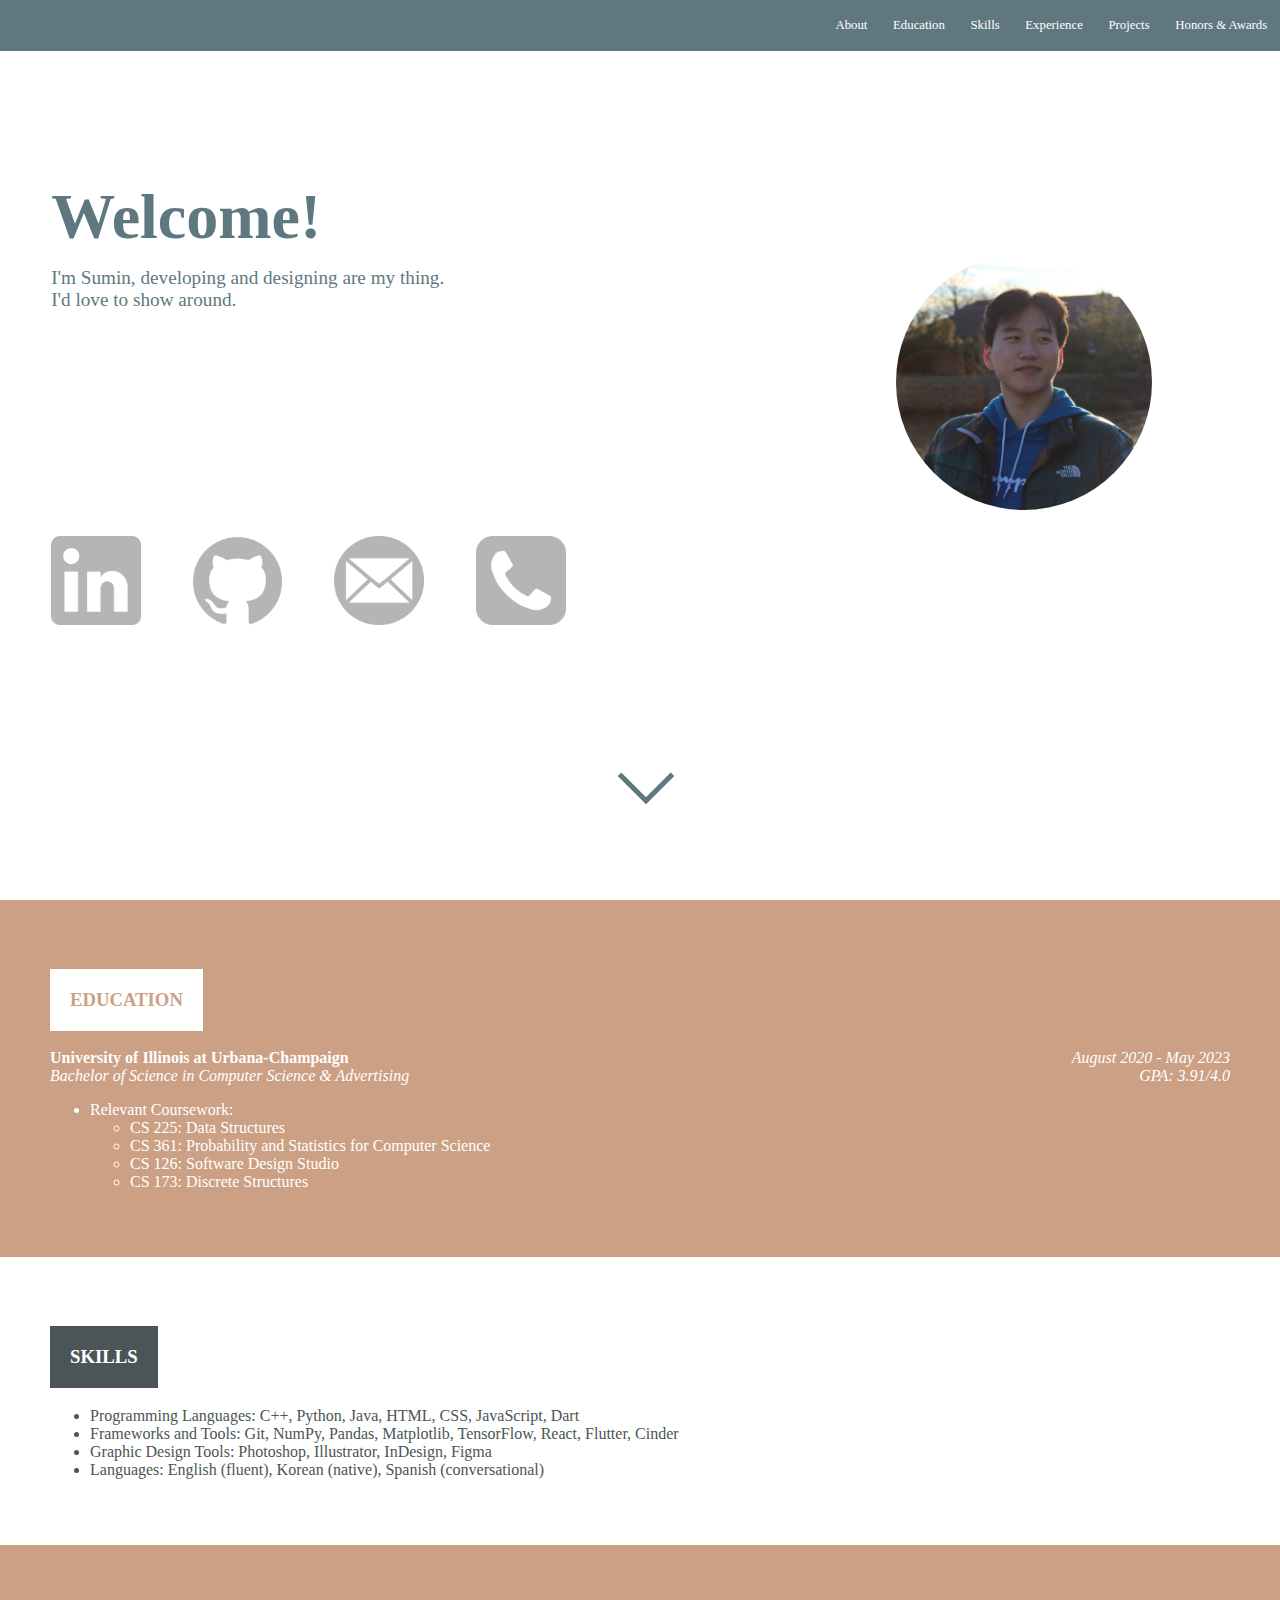
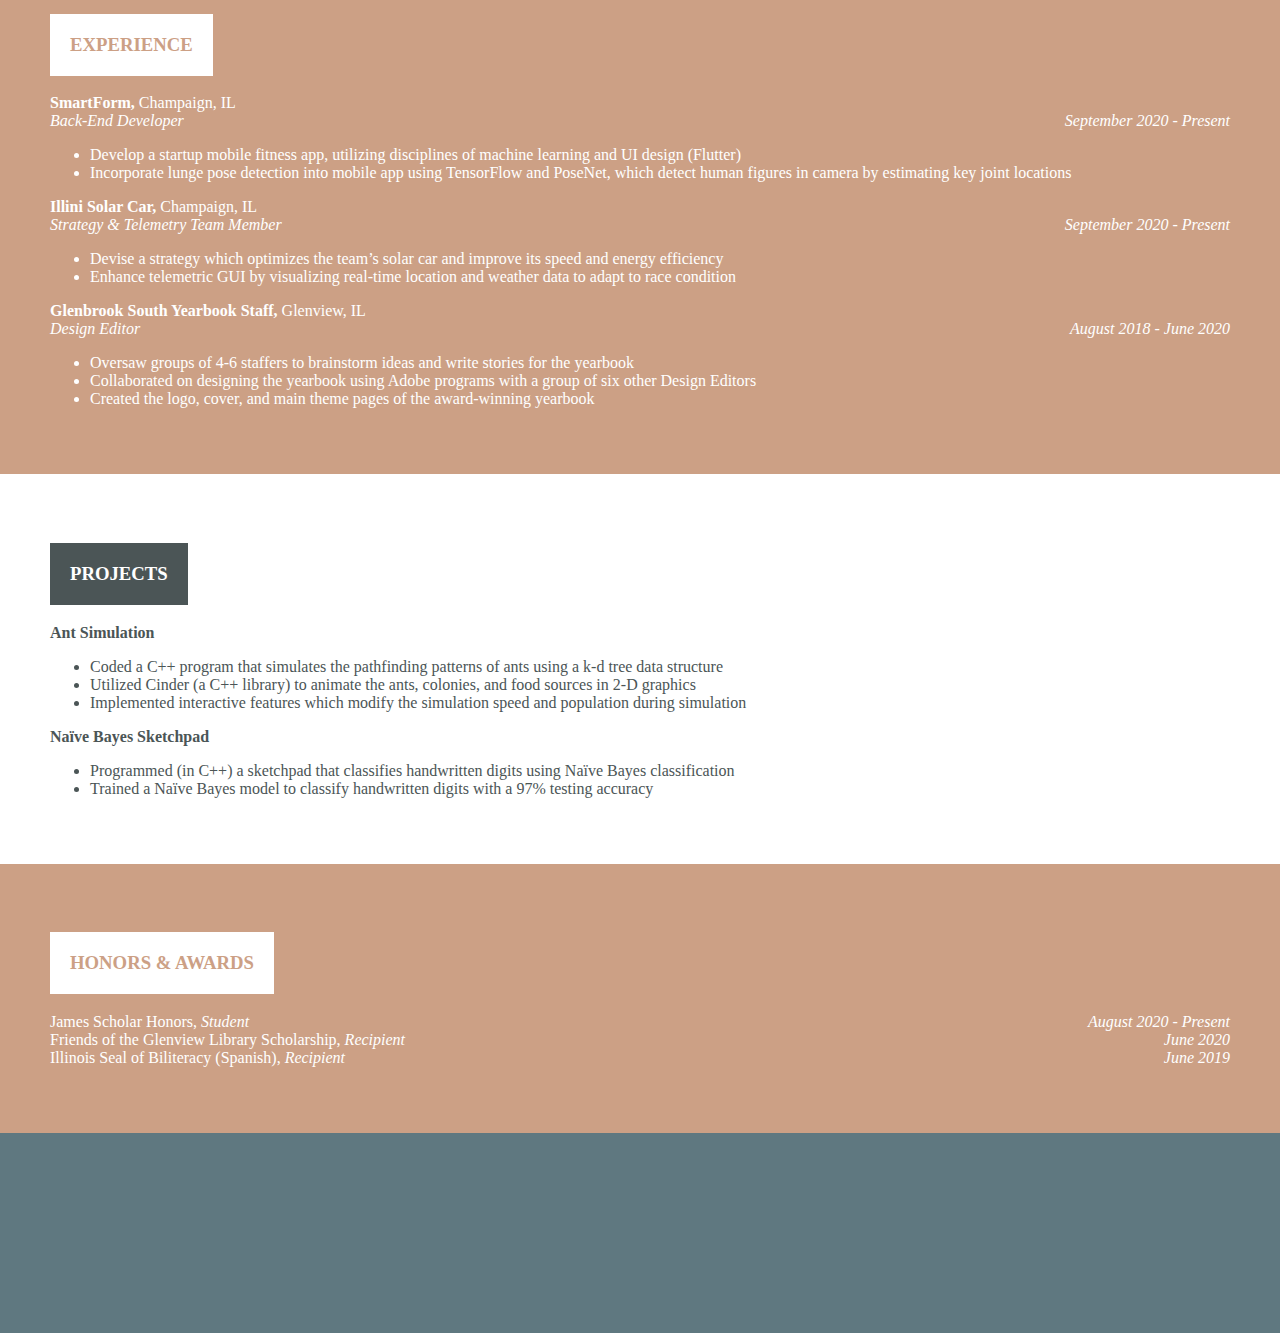
==== index.html @ b228b2eb "Implemented responsive web design, overhauled themes" ====
<html>
    <head>
        <meta name="viewport" content="width=device-width, initial-scale=1.0">
        <title>Sumin Cho's Portfolio</title>
        <link rel="stylesheet" href="style.css">
    </head>

    <body>
        <nav>
            <ul>
                <li><a href="#honors">Honors & Awards</a></li>
                <li><a href="#projects">Projects</a></li>
                <li><a href="#experience">Experience</a></li>
                <li><a href="#skills">Skills</a></li>
                <li><a href="#education">Education</a></li>
                <li><a href="#about">About</a></li>
            </ul>
        </nav>
        <div class="top" id="main">
            <h1>Welcome!</h1>
            <div style="float:left">
                <h2>
                    I'm Sumin, developing and designing are my thing.
                    <br>
                    I'd love to show around.
                </h2>
                <div style="padding-top: 25vh">
                    <a href="https://www.linkedin.com/in/sumin-cho/"><img class="icon" src="img/linkedin_logo.png" style="padding-left: 4vw; padding-right: 3em"></a>
                    <a href="https://github.com/sumincho22"><img class="icon" src="img/github_logo.png" style="padding-right: 3em"></a>
                    <img class="icon" src="img/email_logo.png" style="padding-right: 3em;">
                    <img class="icon" src="img/phone_logo.png">
                </div>
            </div>
            <img class="avatar" src="img/avatar.jpg" alt="avatar" style="max-width:20%; height:auto; float:right;">

            <div style="padding-top: 55vh; padding-left: 48.94vw">
                <i class="arrow down"></i>
            </div>
            
        </div>
        
        <div class="divStyle1 themeColorMain" id="education">
            <h3 class="mainH3">EDUCATION</h3>
            <p>
                <b>University of Illinois at Urbana-Champaign</b>
                <span style="float:right;">
                    <i>August 2020 - May 2023</i>
                </span>
                <br>
                <i>Bachelor of Science in Computer Science & Advertising</i>
                <span style="float:right;">
                    <i>GPA: 3.91/4.0</i>
                </span>
            
                <ul>
                    <li>Relevant Coursework:</li>
                    <ul>
                        <li>CS 225: Data Structures</li>
                        <li>CS 361: Probability and Statistics for Computer Science</li>
                        <li>CS 126: Software Design Studio</li>
                        <li>CS 173: Discrete Structures</li>
                    </ul>
                </ul>
            </p>
        </div>

        <div class="divStyle1 themeColorAlt" id="skills">
            <h3 class="altH3">SKILLS</h3>
            <ul>
                <li>Programming Languages: C++, Python, Java, HTML, CSS, JavaScript, Dart</li>
                <li>Frameworks and Tools: Git, NumPy, Pandas, Matplotlib, TensorFlow, React, Flutter, Cinder</li>
                <li>Graphic Design Tools: Photoshop, Illustrator, InDesign, Figma</li>
                <li>Languages: English (fluent), Korean (native), Spanish (conversational)</li>
            </ul>
        </div>

        <div class="divStyle1 themeColorMain" id="experience">
            <h3 class="mainH3">EXPERIENCE</h3>
            <p>
                <b>SmartForm,</b> Champaign, IL
                <br>
                <i>Back-End Developer</i>
                <span style="float:right;">
                    <i>September 2020 - Present</i>
                </span>
                <ul>
                    <li>Develop a startup mobile fitness app, utilizing disciplines of machine learning and UI design (Flutter)</li>
                    <li>Incorporate lunge pose detection into mobile app using TensorFlow and PoseNet, which detect human figures in camera by estimating key joint locations</li>
                </ul>

                <b>Illini Solar Car,</b> Champaign, IL
                <br>
                <i>Strategy & Telemetry Team Member</i>
                <span style="float:right;">
                    <i>September 2020 - Present</i>
                </span>
                <ul>
                    <li>Devise a strategy which optimizes the team’s solar car and improve its speed and energy efficiency</li>
                    <li>Enhance telemetric GUI by visualizing real-time location and weather data to adapt to race condition</li>
                </ul>
                
                <b>Glenbrook South Yearbook Staff,</b> Glenview, IL
                <br>
                <i>Design Editor</i>
                <span style="float:right;">
                    <i>August 2018 - June 2020</i>
                </span>
                <ul>
                    <li>Oversaw groups of 4-6 staffers to brainstorm ideas and write stories for the yearbook</li>
                    <li>Collaborated on designing the yearbook using Adobe programs with a group of six other Design Editors</li>
                    <li>Created the logo, cover, and main theme pages of the award-winning yearbook</li>
                </ul>
            </p>
        </div>

        <div class="divStyle1 themeColorAlt" id="projects">
            <h3 class="altH3">PROJECTS</h3>
            <p>
                <b>Ant Simulation</b>
                <br>
                <ul>
                    <li>Coded a C++ program that simulates the pathfinding patterns of ants using a k-d tree data structure</li>
                    <li>Utilized Cinder (a C++ library) to animate the ants, colonies, and food sources in 2-D graphics</li>
                    <li>Implemented interactive features which modify the simulation speed and population during simulation</li>
                </ul>

                <b>Naïve Bayes Sketchpad</b>
                <br>
                <ul>
                    <li>Programmed (in C++) a sketchpad that classifies handwritten digits using Naïve Bayes classification</li>
                    <li>Trained a Naïve Bayes model to classify handwritten digits with a 97% testing accuracy</li>
                </ul>
            </p>
        </div>

        <div class="divStyle1 themeColorMain" id="honors">
            <h3 class="mainH3">HONORS & AWARDS</h3>
            <p>
                James Scholar Honors, <i>Student</i>
                <span style="float:right;">
                    <i>August 2020 - Present</i>
                </span>
                <br>
                Friends of the Glenview Library Scholarship, <i>Recipient</i>
                <span style="float:right;">
                    <i>June 2020</i>
                </span>
                <br>
                Illinois Seal of Biliteracy (Spanish), <i>Recipient</i>
                <span style="float:right;">
                    <i>June 2019</i>
                </span>
                <br>
            </p>
        </div>
        
        <div class="end" id="end">
        </div>
    </body>
</html>
---- style.css ----
html {
  scroll-behavior: smooth;
}

nav ul {
  list-style-type: none;
  margin: 0;
  padding: 0;
  overflow: hidden;
  background-color: #5F7880;
  position: fixed;
  top: 0;
  width: 100vw;
}

nav li {
  float: right;
  font-size: 1vw;
}

nav li a {
  display: block;
  color: white;
  text-align: center;
  padding: 2vh 1vw;
  text-decoration: none;
}

li a:hover {
  background-color: #111;
}

.top {
  color: #5F7880;
  background-color: white;
}

body {
  font-family: Tahoma;
  margin: 0;
  width: 100%;
}

h1 {
  text-align: left;
  font-size: 5vw;
  padding-top: 20vh;
  padding-left: 4vw;
  margin: 0;
}

h2 {
  text-align: left;
  font-size: 1.5vw;
  font-weight: lighter;
  padding-top: 1vw;
  padding-left: 4vw;
  margin: 0;
}

.mainH3 {
  background-color: white;
  color: #CCA085;
  padding: 20;
  width: fit-content;
}

.altH3 {
  background-color: #4B5556;
  color: white;
  padding: 20;
  width: fit-content;
}

.end {
  background-color: #5F7880;
  color: white;
  align-content: center;
  vertical-align: middle;
  display: table-cell;
  vertical-align: middle;

  display: flex;
  justify-content: center;
  
  padding: 100px;
}

.divStyle1 {
  padding: 50px;
}

.themeColorMain {
  background-color: #CCA085;
  color:white;
}

.themeColorAlt {
  background-color: white;
  color:#4B5556;
}

.panel {
  text-align: center;
}

img.avatar {
  border-radius: 50%;
  margin-left: auto;
  margin-right: 10vw;
  display: block;
}

img.icon {
  width: 7vw;
  min-width:3em;
  height:auto;
}

#main {
  height: 100vh;
  width: 100%;
}

/* Shapes */
.arrow {
  width: 2.5em;
  height: 2.5em;
  transition: 1s;
  float: left;
  box-shadow: 5px 5px 0 #5F7880;
}

.right {
  transform: rotate(-45deg);
  -webkit-transform: rotate(-45deg);
}

.left {
  transform: rotate(135deg);
  -webkit-transform: rotate(135deg);
}

.up {
  transform: rotate(-135deg);
  -webkit-transform: rotate(-135deg);
}

.down {
  transform: rotate(45deg);
  -webkit-transform: rotate(45deg);
}
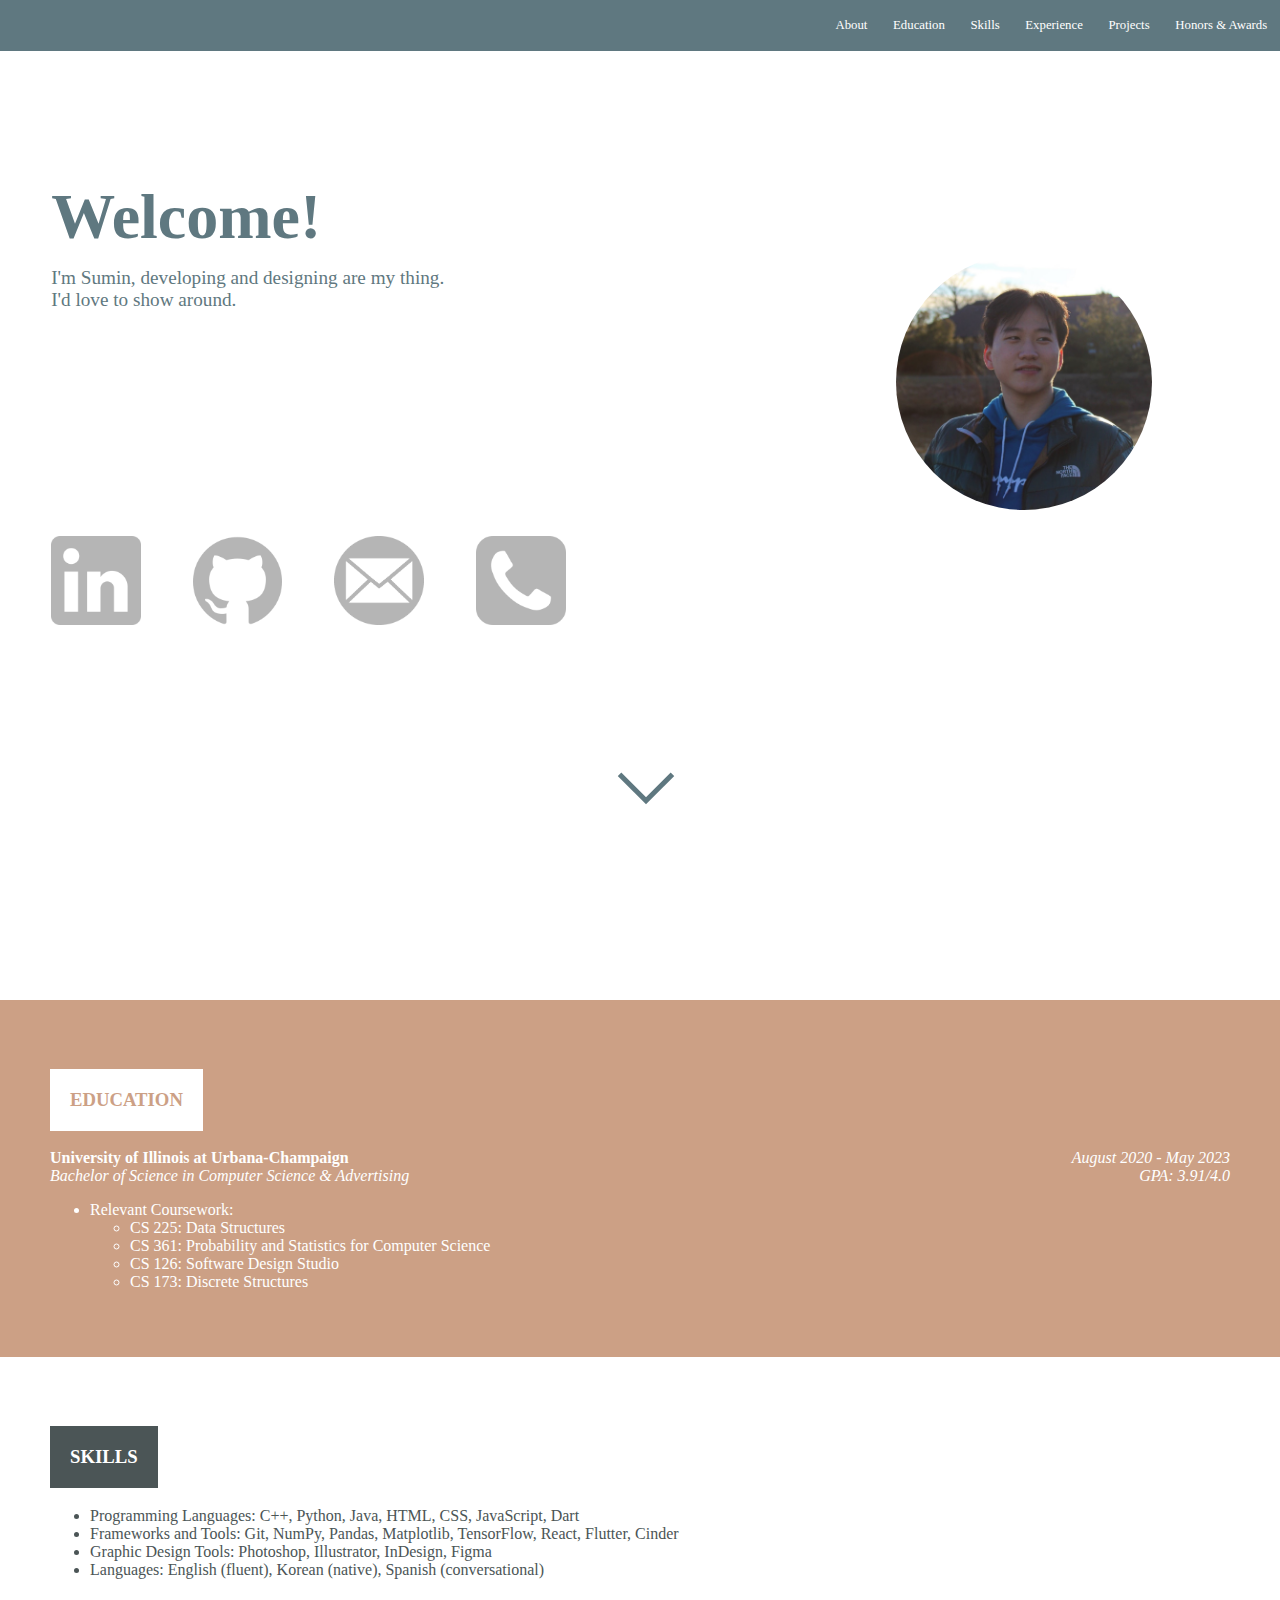
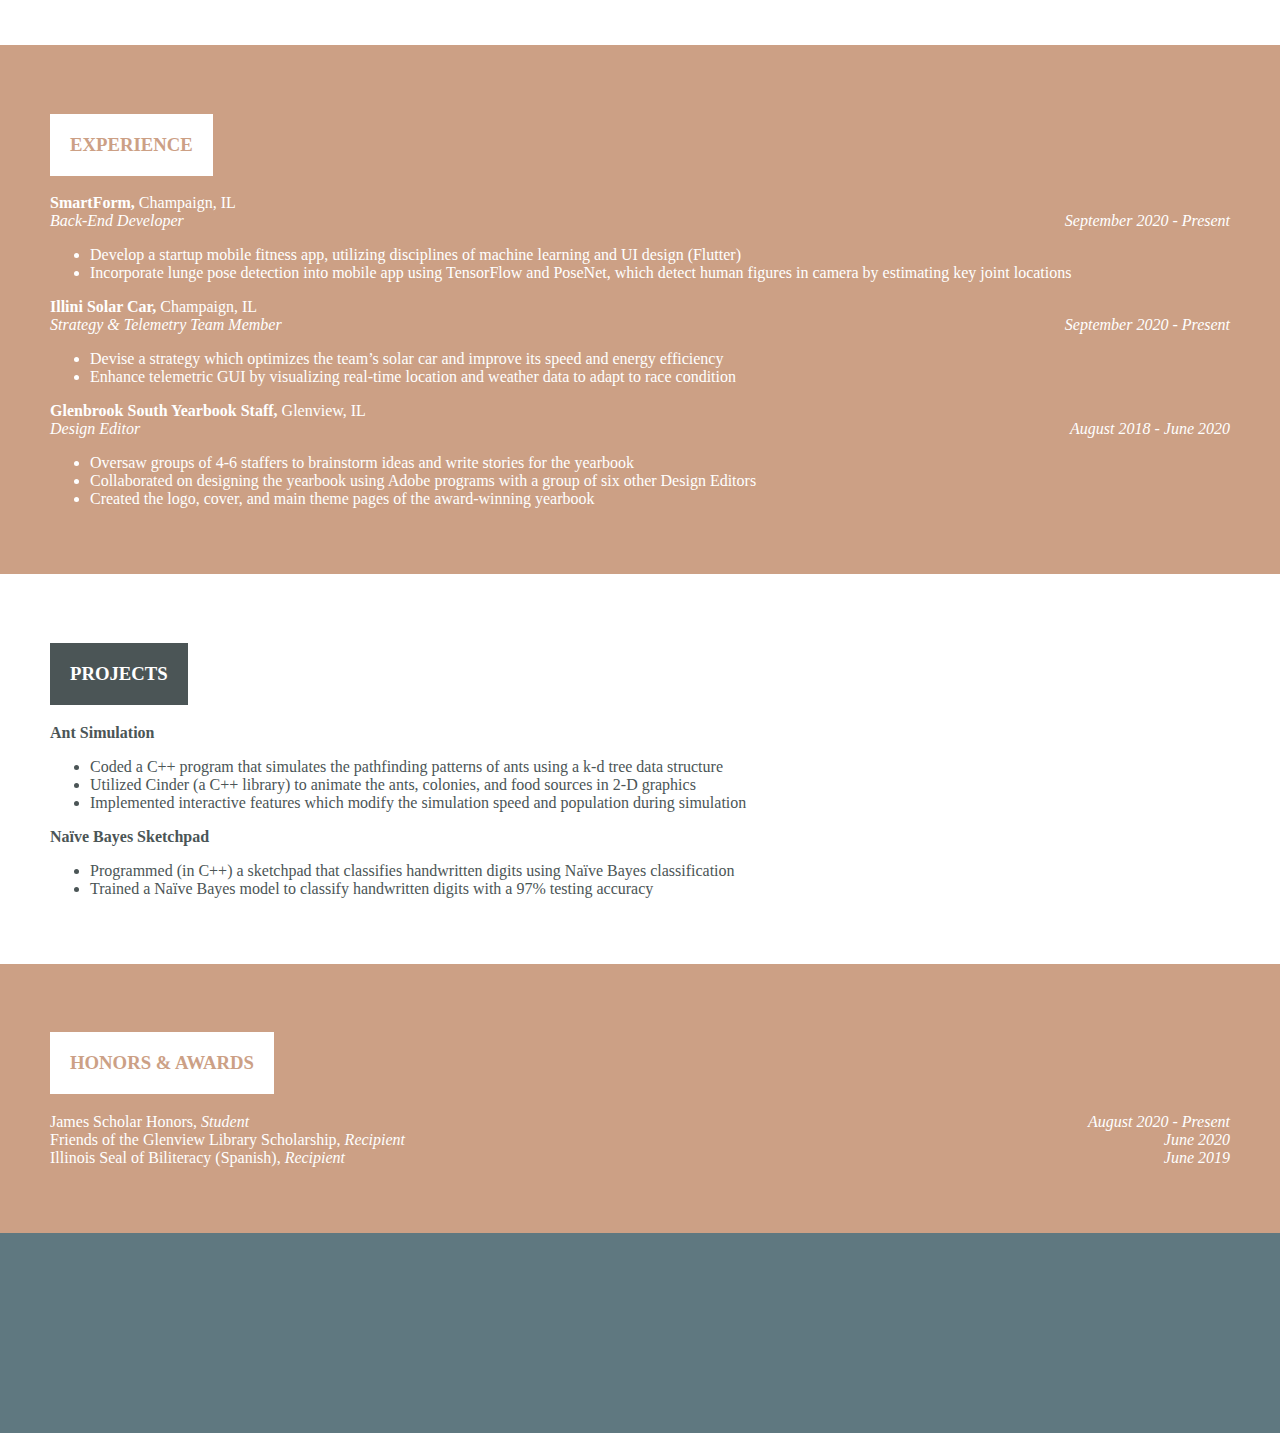
==== commit d5de0b25: "Organized code" ====
--- a/index.html
+++ b/index.html
@@ -16,143 +16,162 @@
                 <li><a href="#about">About</a></li>
             </ul>
         </nav>
-        <div class="top" id="main">
-            <h1>Welcome!</h1>
-            <div style="float:left">
-                <h2>
-                    I'm Sumin, developing and designing are my thing.
+
+        <top>
+            <div id="top" style="background-color: white">
+                <h1>Welcome!</h1>
+                <div style="float:left">
+                    <h2>
+                        I'm Sumin, developing and designing are my thing.
+                        <br>
+                        I'd love to show around.
+                    </h2>
+                    <div style="padding-top: 25vh">
+                        <a href="https://www.linkedin.com/in/sumin-cho/"><img class="icon" src="img/linkedin_logo.png" style="padding-left: 4vw; padding-right: 3em"></a>
+                        <a href="https://github.com/sumincho22"><img class="icon" src="img/github_logo.png" style="padding-right: 3em"></a>
+                        <img class="icon" src="img/email_logo.png" style="padding-right: 3em;">
+                        <img class="icon" src="img/phone_logo.png">
+                    </div>
+                </div>
+                <img class="avatar" src="img/avatar.jpg" alt="avatar" style="max-width:20%; height:auto; float:right;">
+    
+                <div style="padding-top: 55vh; padding-left: 48.94vw">
+                    <i class="arrow down"></i>
+                </div>
+                
+            </div>
+        </top>
+        
+        <alt>
+            <div class="block" id="about">
+
+            </div>
+        </alt>
+        
+        <main>
+            <div class="block" id="education">
+                <h3>EDUCATION</h3>
+                <p>
+                    <b>University of Illinois at Urbana-Champaign</b>
+                    <span style="float:right;">
+                        <i>August 2020 - May 2023</i>
+                    </span>
                     <br>
-                    I'd love to show around.
-                </h2>
-                <div style="padding-top: 25vh">
-                    <a href="https://www.linkedin.com/in/sumin-cho/"><img class="icon" src="img/linkedin_logo.png" style="padding-left: 4vw; padding-right: 3em"></a>
-                    <a href="https://github.com/sumincho22"><img class="icon" src="img/github_logo.png" style="padding-right: 3em"></a>
-                    <img class="icon" src="img/email_logo.png" style="padding-right: 3em;">
-                    <img class="icon" src="img/phone_logo.png">
-                </div>
+                    <i>Bachelor of Science in Computer Science & Advertising</i>
+                    <span style="float:right;">
+                        <i>GPA: 3.91/4.0</i>
+                    </span>
+                
+                    <ul>
+                        <li>Relevant Coursework:</li>
+                        <ul>
+                            <li>CS 225: Data Structures</li>
+                            <li>CS 361: Probability and Statistics for Computer Science</li>
+                            <li>CS 126: Software Design Studio</li>
+                            <li>CS 173: Discrete Structures</li>
+                        </ul>
+                    </ul>
+                </p>
             </div>
-            <img class="avatar" src="img/avatar.jpg" alt="avatar" style="max-width:20%; height:auto; float:right;">
+        </main>
 
-            <div style="padding-top: 55vh; padding-left: 48.94vw">
-                <i class="arrow down"></i>
+        <alt>
+            <div class="block" id="skills">
+                <h3>SKILLS</h3>
+                <ul>
+                    <li>Programming Languages: C++, Python, Java, HTML, CSS, JavaScript, Dart</li>
+                    <li>Frameworks and Tools: Git, NumPy, Pandas, Matplotlib, TensorFlow, React, Flutter, Cinder</li>
+                    <li>Graphic Design Tools: Photoshop, Illustrator, InDesign, Figma</li>
+                    <li>Languages: English (fluent), Korean (native), Spanish (conversational)</li>
+                </ul>
             </div>
-            
-        </div>
+        </alt>
+
+        <main>
+            <div class="block" id="experience">
+                <h3>EXPERIENCE</h3>
+                <p>
+                    <b>SmartForm,</b> Champaign, IL
+                    <br>
+                    <i>Back-End Developer</i>
+                    <span style="float:right;">
+                        <i>September 2020 - Present</i>
+                    </span>
+                    <ul>
+                        <li>Develop a startup mobile fitness app, utilizing disciplines of machine learning and UI design (Flutter)</li>
+                        <li>Incorporate lunge pose detection into mobile app using TensorFlow and PoseNet, which detect human figures in camera by estimating key joint locations</li>
+                    </ul>
+    
+                    <b>Illini Solar Car,</b> Champaign, IL
+                    <br>
+                    <i>Strategy & Telemetry Team Member</i>
+                    <span style="float:right;">
+                        <i>September 2020 - Present</i>
+                    </span>
+                    <ul>
+                        <li>Devise a strategy which optimizes the team’s solar car and improve its speed and energy efficiency</li>
+                        <li>Enhance telemetric GUI by visualizing real-time location and weather data to adapt to race condition</li>
+                    </ul>
+                    
+                    <b>Glenbrook South Yearbook Staff,</b> Glenview, IL
+                    <br>
+                    <i>Design Editor</i>
+                    <span style="float:right;">
+                        <i>August 2018 - June 2020</i>
+                    </span>
+                    <ul>
+                        <li>Oversaw groups of 4-6 staffers to brainstorm ideas and write stories for the yearbook</li>
+                        <li>Collaborated on designing the yearbook using Adobe programs with a group of six other Design Editors</li>
+                        <li>Created the logo, cover, and main theme pages of the award-winning yearbook</li>
+                    </ul>
+                </p>
+            </div>
+        </main>    
+
+        <alt>
+            <div class="block" id="projects">
+                <h3>PROJECTS</h3>
+                <p>
+                    <b>Ant Simulation</b>
+                    <br>
+                    <ul>
+                        <li>Coded a C++ program that simulates the pathfinding patterns of ants using a k-d tree data structure</li>
+                        <li>Utilized Cinder (a C++ library) to animate the ants, colonies, and food sources in 2-D graphics</li>
+                        <li>Implemented interactive features which modify the simulation speed and population during simulation</li>
+                    </ul>
+    
+                    <b>Naïve Bayes Sketchpad</b>
+                    <br>
+                    <ul>
+                        <li>Programmed (in C++) a sketchpad that classifies handwritten digits using Naïve Bayes classification</li>
+                        <li>Trained a Naïve Bayes model to classify handwritten digits with a 97% testing accuracy</li>
+                    </ul>
+                </p>
+            </div>
+        </alt>
         
-        <div class="divStyle1 themeColorMain" id="education">
-            <h3 class="mainH3">EDUCATION</h3>
-            <p>
-                <b>University of Illinois at Urbana-Champaign</b>
-                <span style="float:right;">
-                    <i>August 2020 - May 2023</i>
-                </span>
-                <br>
-                <i>Bachelor of Science in Computer Science & Advertising</i>
-                <span style="float:right;">
-                    <i>GPA: 3.91/4.0</i>
-                </span>
-            
-                <ul>
-                    <li>Relevant Coursework:</li>
-                    <ul>
-                        <li>CS 225: Data Structures</li>
-                        <li>CS 361: Probability and Statistics for Computer Science</li>
-                        <li>CS 126: Software Design Studio</li>
-                        <li>CS 173: Discrete Structures</li>
-                    </ul>
-                </ul>
-            </p>
-        </div>
-
-        <div class="divStyle1 themeColorAlt" id="skills">
-            <h3 class="altH3">SKILLS</h3>
-            <ul>
-                <li>Programming Languages: C++, Python, Java, HTML, CSS, JavaScript, Dart</li>
-                <li>Frameworks and Tools: Git, NumPy, Pandas, Matplotlib, TensorFlow, React, Flutter, Cinder</li>
-                <li>Graphic Design Tools: Photoshop, Illustrator, InDesign, Figma</li>
-                <li>Languages: English (fluent), Korean (native), Spanish (conversational)</li>
-            </ul>
-        </div>
-
-        <div class="divStyle1 themeColorMain" id="experience">
-            <h3 class="mainH3">EXPERIENCE</h3>
-            <p>
-                <b>SmartForm,</b> Champaign, IL
-                <br>
-                <i>Back-End Developer</i>
-                <span style="float:right;">
-                    <i>September 2020 - Present</i>
-                </span>
-                <ul>
-                    <li>Develop a startup mobile fitness app, utilizing disciplines of machine learning and UI design (Flutter)</li>
-                    <li>Incorporate lunge pose detection into mobile app using TensorFlow and PoseNet, which detect human figures in camera by estimating key joint locations</li>
-                </ul>
-
-                <b>Illini Solar Car,</b> Champaign, IL
-                <br>
-                <i>Strategy & Telemetry Team Member</i>
-                <span style="float:right;">
-                    <i>September 2020 - Present</i>
-                </span>
-                <ul>
-                    <li>Devise a strategy which optimizes the team’s solar car and improve its speed and energy efficiency</li>
-                    <li>Enhance telemetric GUI by visualizing real-time location and weather data to adapt to race condition</li>
-                </ul>
-                
-                <b>Glenbrook South Yearbook Staff,</b> Glenview, IL
-                <br>
-                <i>Design Editor</i>
-                <span style="float:right;">
-                    <i>August 2018 - June 2020</i>
-                </span>
-                <ul>
-                    <li>Oversaw groups of 4-6 staffers to brainstorm ideas and write stories for the yearbook</li>
-                    <li>Collaborated on designing the yearbook using Adobe programs with a group of six other Design Editors</li>
-                    <li>Created the logo, cover, and main theme pages of the award-winning yearbook</li>
-                </ul>
-            </p>
-        </div>
-
-        <div class="divStyle1 themeColorAlt" id="projects">
-            <h3 class="altH3">PROJECTS</h3>
-            <p>
-                <b>Ant Simulation</b>
-                <br>
-                <ul>
-                    <li>Coded a C++ program that simulates the pathfinding patterns of ants using a k-d tree data structure</li>
-                    <li>Utilized Cinder (a C++ library) to animate the ants, colonies, and food sources in 2-D graphics</li>
-                    <li>Implemented interactive features which modify the simulation speed and population during simulation</li>
-                </ul>
-
-                <b>Naïve Bayes Sketchpad</b>
-                <br>
-                <ul>
-                    <li>Programmed (in C++) a sketchpad that classifies handwritten digits using Naïve Bayes classification</li>
-                    <li>Trained a Naïve Bayes model to classify handwritten digits with a 97% testing accuracy</li>
-                </ul>
-            </p>
-        </div>
-
-        <div class="divStyle1 themeColorMain" id="honors">
-            <h3 class="mainH3">HONORS & AWARDS</h3>
-            <p>
-                James Scholar Honors, <i>Student</i>
-                <span style="float:right;">
-                    <i>August 2020 - Present</i>
-                </span>
-                <br>
-                Friends of the Glenview Library Scholarship, <i>Recipient</i>
-                <span style="float:right;">
-                    <i>June 2020</i>
-                </span>
-                <br>
-                Illinois Seal of Biliteracy (Spanish), <i>Recipient</i>
-                <span style="float:right;">
-                    <i>June 2019</i>
-                </span>
-                <br>
-            </p>
-        </div>
+        <main>
+            <div class="block" id="honors">
+                <h3>HONORS & AWARDS</h3>
+                <p>
+                    James Scholar Honors, <i>Student</i>
+                    <span style="float:right;">
+                        <i>August 2020 - Present</i>
+                    </span>
+                    <br>
+                    Friends of the Glenview Library Scholarship, <i>Recipient</i>
+                    <span style="float:right;">
+                        <i>June 2020</i>
+                    </span>
+                    <br>
+                    Illinois Seal of Biliteracy (Spanish), <i>Recipient</i>
+                    <span style="float:right;">
+                        <i>June 2019</i>
+                    </span>
+                    <br>
+                </p>
+            </div>
+        </main>  
         
         <div class="end" id="end">
         </div>
--- a/style.css
+++ b/style.css
@@ -1,7 +1,10 @@
-html {
-  scroll-behavior: smooth;
+/* Color Palette */
+:root {
+  --main-color: #CCA085;
+  --alt-color: #4B5556;
 }
 
+/* Navigation Bar */
 nav ul {
   list-style-type: none;
   margin: 0;
@@ -26,22 +29,16 @@
   text-decoration: none;
 }
 
-li a:hover {
+nav li a:hover {
   background-color: #111;
 }
 
-.top {
+/* Peak */
+top div {
   color: #5F7880;
-  background-color: white;
 }
 
-body {
-  font-family: Tahoma;
-  margin: 0;
-  width: 100%;
-}
-
-h1 {
+top h1 {
   text-align: left;
   font-size: 5vw;
   padding-top: 20vh;
@@ -49,7 +46,7 @@
   margin: 0;
 }
 
-h2 {
+top h2 {
   text-align: left;
   font-size: 1.5vw;
   font-weight: lighter;
@@ -58,18 +55,39 @@
   margin: 0;
 }
 
-.mainH3 {
+#top {
+  height: 100vh;
+  width: 100%;
+}
+
+/* Themes */
+main div {
+  background-color: #CCA085;
+  color:white;
+}
+
+main h3 {
   background-color: white;
   color: #CCA085;
   padding: 20;
   width: fit-content;
 }
 
-.altH3 {
+alt div {
+  background-color: white;
+  color:#4B5556;
+}
+
+alt h3 {
   background-color: #4B5556;
   color: white;
   padding: 20;
   width: fit-content;
+}
+
+/* Divider Styles */
+.block {
+  padding: 50px;
 }
 
 .end {
@@ -86,24 +104,7 @@
   padding: 100px;
 }
 
-.divStyle1 {
-  padding: 50px;
-}
-
-.themeColorMain {
-  background-color: #CCA085;
-  color:white;
-}
-
-.themeColorAlt {
-  background-color: white;
-  color:#4B5556;
-}
-
-.panel {
-  text-align: center;
-}
-
+/* Image */
 img.avatar {
   border-radius: 50%;
   margin-left: auto;
@@ -115,11 +116,6 @@
   width: 7vw;
   min-width:3em;
   height:auto;
-}
-
-#main {
-  height: 100vh;
-  width: 100%;
 }
 
 /* Shapes */
@@ -149,4 +145,15 @@
 .down {
   transform: rotate(45deg);
   -webkit-transform: rotate(45deg);
+}
+
+/* Overall */
+body {
+  font-family: Tahoma;
+  margin: 0;
+  width: 100%;
+}
+
+html {
+  scroll-behavior: smooth;
 }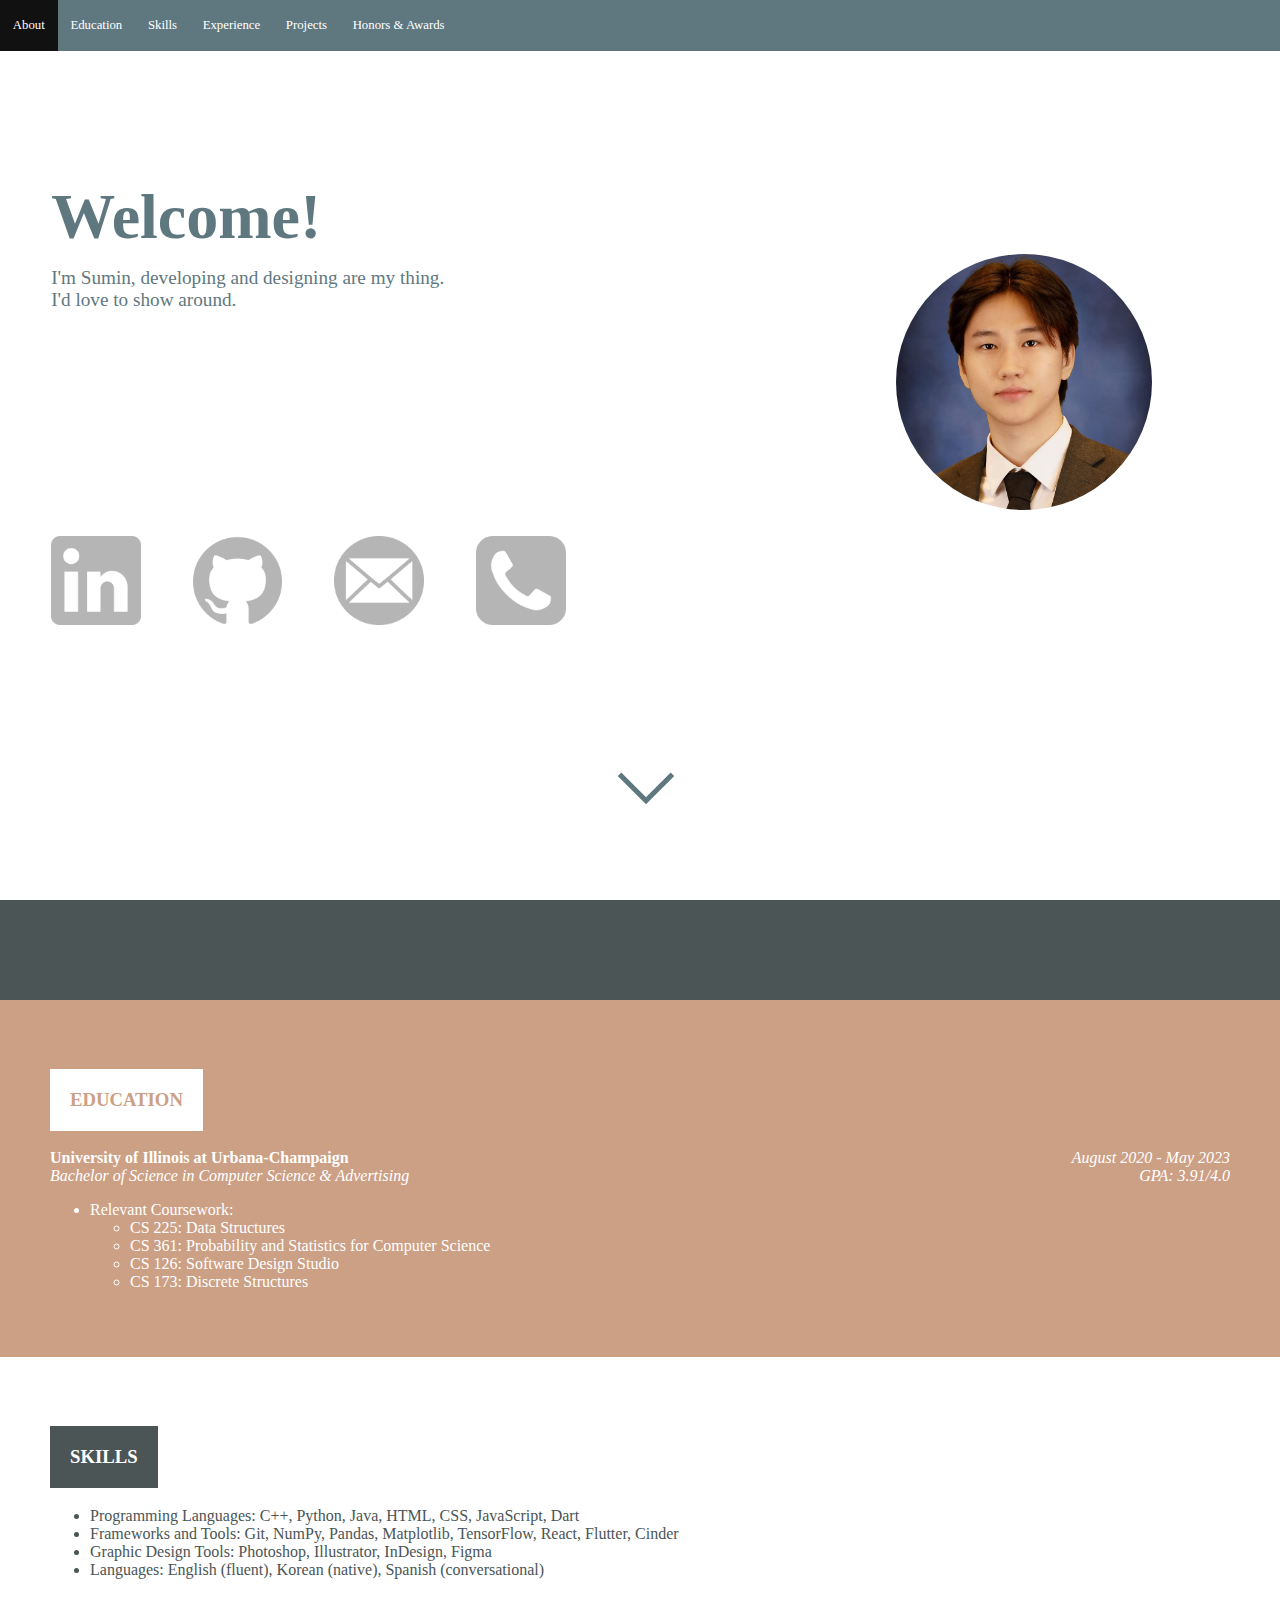
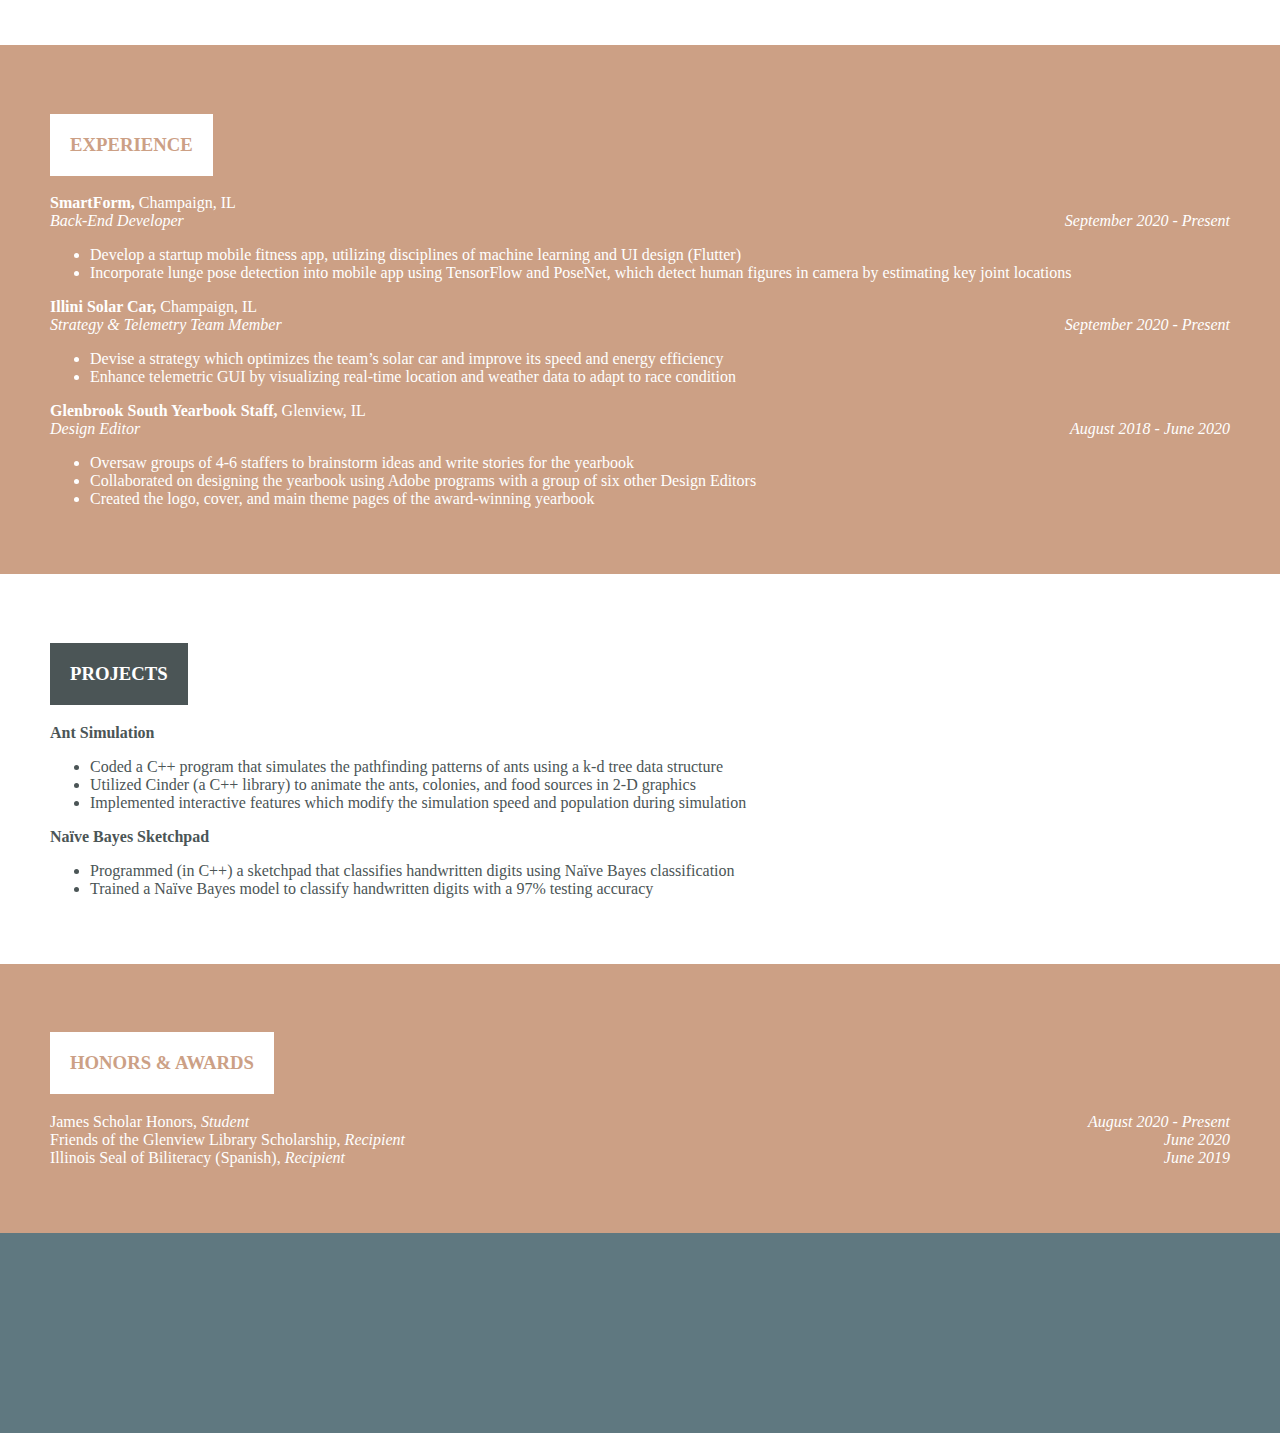
==== commit fe8dc8bf: "Made improvements" ====
--- a/index.html
+++ b/index.html
@@ -6,14 +6,30 @@
     </head>
 
     <body>
+
+        <!-- <div id="myNav" class="overlay">
+            <a href="javascript:void(0)" class="closebtn" onclick="closeNav()">&times;</a>
+            <div class="overlay-content">
+                <a href="#about">About</a>
+                <a href="#education">Education</a>
+                <a href="#skills">Skills</a>
+                <a href="#experience">Experience</a>
+                <a href="#projects">Projects</a>
+                <a href="#honors">Honors & Awards</a>
+            </div>
+        </div>
+        
+        <span style="font-size:30px;cursor:pointer" onclick="openNav()">&#9776;</span> -->
+
+
         <nav>
             <ul>
+                <li><a href="#about">About</a></li>
+                <li><a href="#education">Education</a></li>
+                <li><a href="#skills">Skills</a></li>
+                <li><a href="#experience">Experience</a></li>
+                <li><a href="#projects">Projects</a></li>
                 <li><a href="#honors">Honors & Awards</a></li>
-                <li><a href="#projects">Projects</a></li>
-                <li><a href="#experience">Experience</a></li>
-                <li><a href="#skills">Skills</a></li>
-                <li><a href="#education">Education</a></li>
-                <li><a href="#about">About</a></li>
             </ul>
         </nav>
 
@@ -42,11 +58,11 @@
             </div>
         </top>
         
-        <alt>
+        <abt>
             <div class="block" id="about">
 
             </div>
-        </alt>
+        </abt>
         
         <main>
             <div class="block" id="education">
@@ -175,5 +191,16 @@
         
         <div class="end" id="end">
         </div>
+
+    <script>
+        function openNav() {
+            document.getElementById("myNav").style.display = "block";
+        }
+
+        function closeNav() {
+            document.getElementById("myNav").style.display = "none";
+        }
+    </script>
+
     </body>
 </html>--- a/style.css
+++ b/style.css
@@ -17,7 +17,7 @@
 }
 
 nav li {
-  float: right;
+  float: left;
   font-size: 1vw;
 }
 
@@ -83,6 +83,10 @@
   color: white;
   padding: 20;
   width: fit-content;
+}
+
+abt div {
+  background-color: #4B5556;
 }
 
 /* Divider Styles */
@@ -156,4 +160,53 @@
 
 html {
   scroll-behavior: smooth;
+}
+
+.overlay {
+  height: 100%;
+  width: 100%;
+  display: none;
+  position: fixed;
+  z-index: 1;
+  top: 0;
+  left: 0;
+  background-color: rgb(0,0,0);
+  background-color: rgba(0,0,0, 0.9);
+}
+
+.overlay-content {
+  position: relative;
+  top: 25%;
+  width: 100%;
+  text-align: center;
+  margin-top: 30px;
+}
+
+.overlay a {
+  padding: 8px;
+  text-decoration: none;
+  font-size: 36px;
+  color: #818181;
+  display: block;
+  transition: 0.3s;
+}
+
+.overlay a:hover, .overlay a:focus {
+  color: #f1f1f1;
+}
+
+.overlay .closebtn {
+  position: absolute;
+  top: 20px;
+  right: 45px;
+  font-size: 60px;
+}
+
+@media screen and (max-height: 450px) {
+  .overlay a {font-size: 20px}
+  .overlay .closebtn {
+  font-size: 40px;
+  top: 15px;
+  right: 35px;
+  }
 }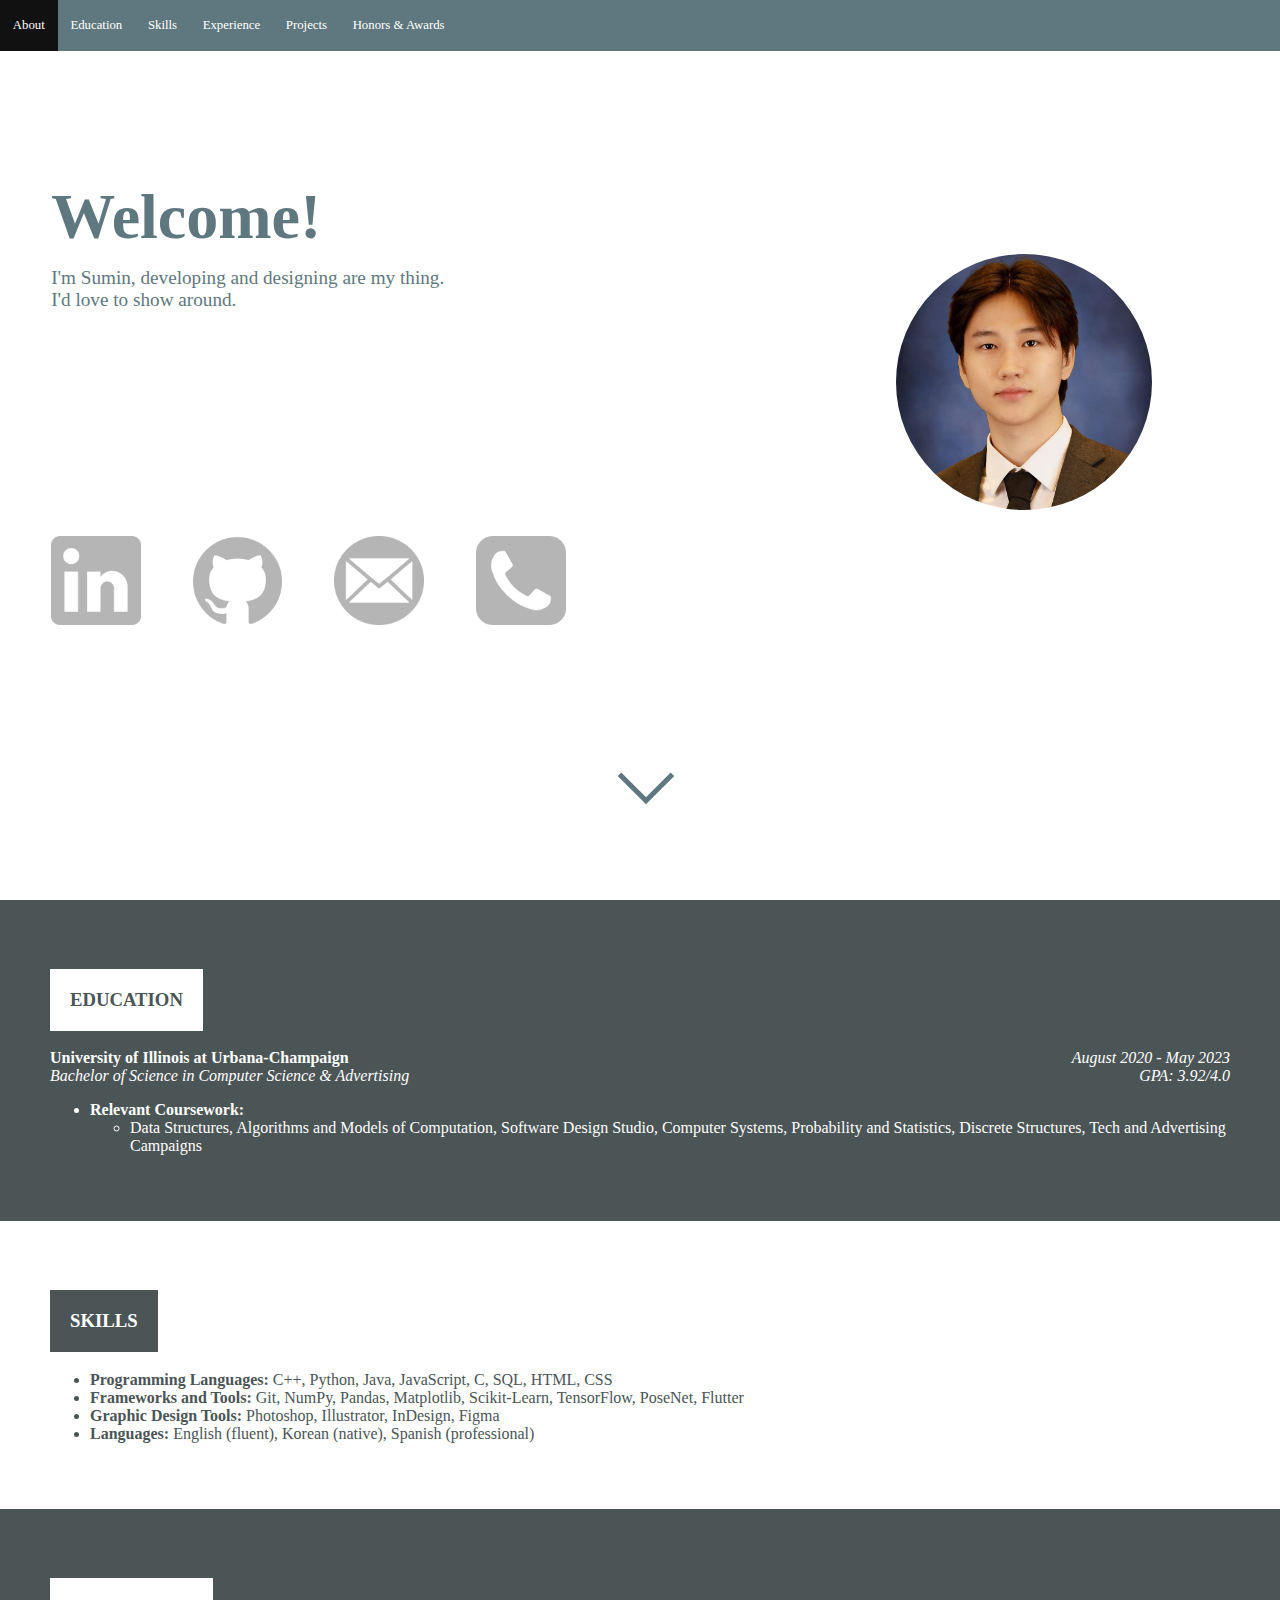
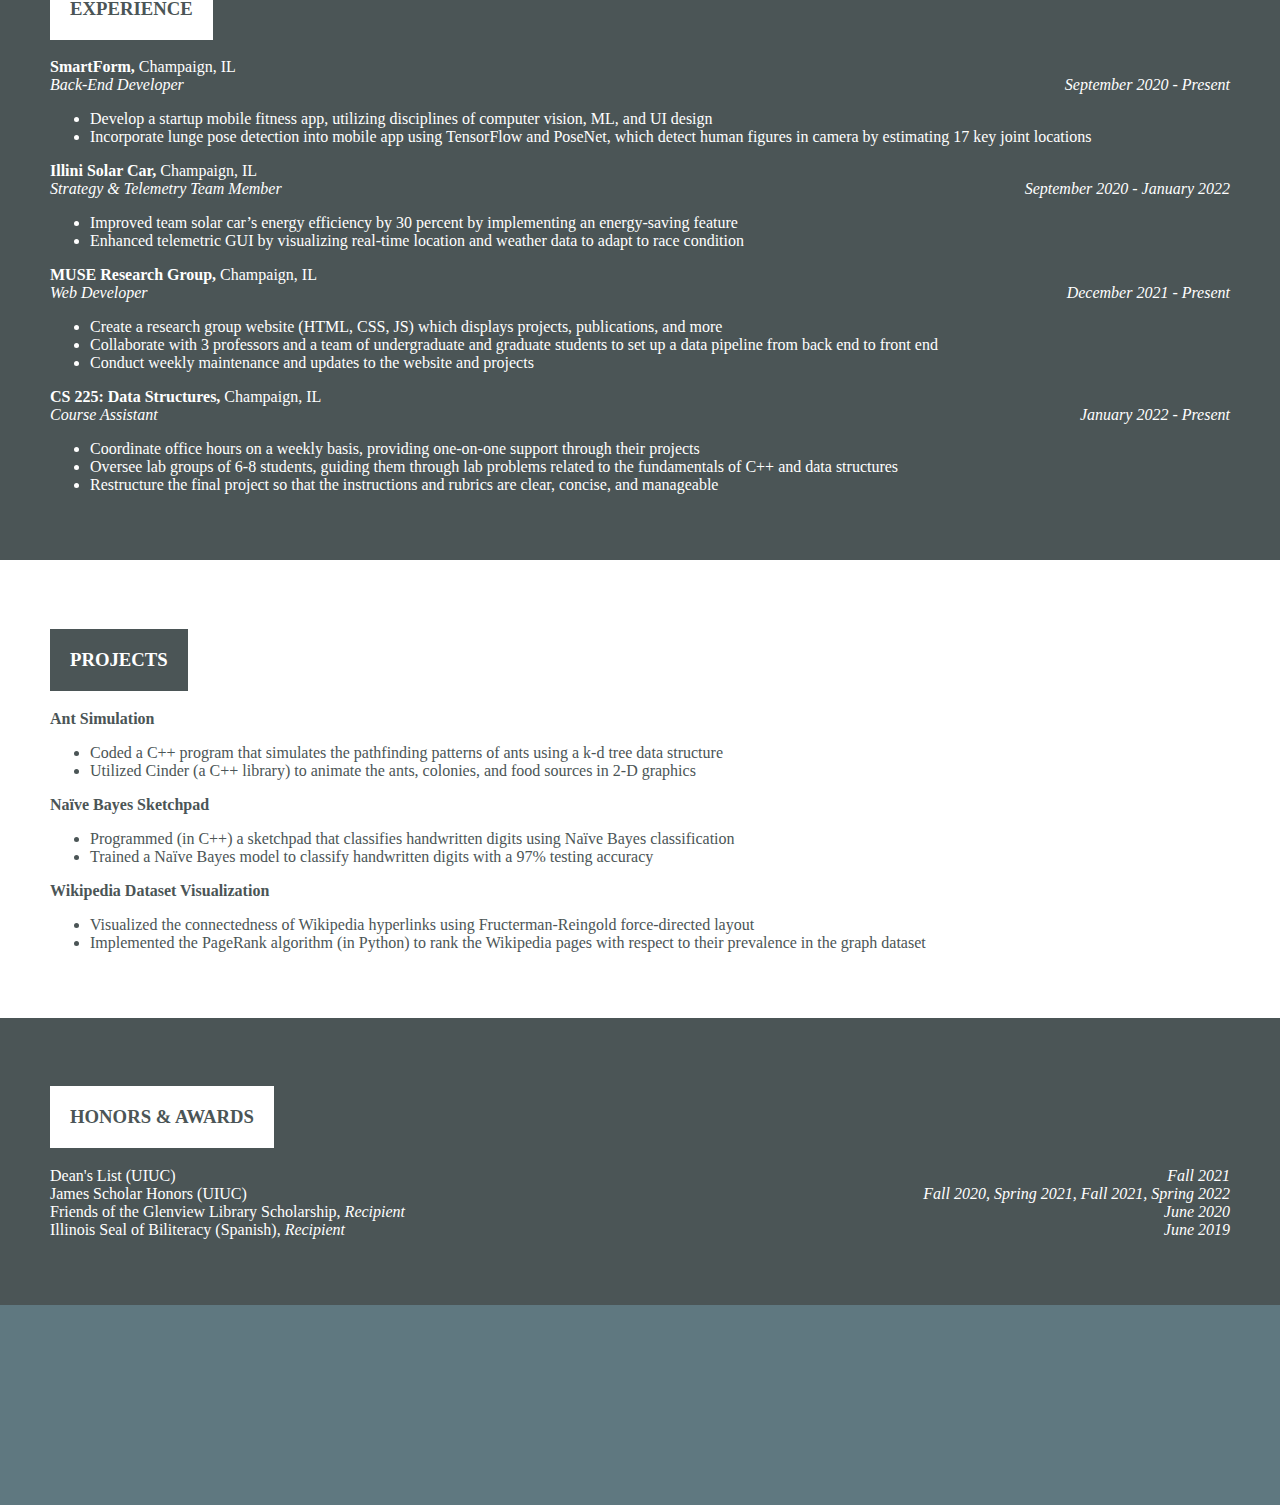
==== commit 2a0757af: "Updated resume" ====
--- a/index.html
+++ b/index.html
@@ -43,8 +43,8 @@
                         I'd love to show around.
                     </h2>
                     <div style="padding-top: 25vh">
-                        <a href="https://www.linkedin.com/in/sumin-cho/"><img class="icon" src="img/linkedin_logo.png" style="padding-left: 4vw; padding-right: 3em"></a>
-                        <a href="https://github.com/sumincho22"><img class="icon" src="img/github_logo.png" style="padding-right: 3em"></a>
+                        <a href="https://www.linkedin.com/in/sumin-cho/" target="_blank"><img class="icon" src="img/linkedin_logo.png" style="padding-left: 4vw; padding-right: 3em"></a>
+                        <a href="https://github.com/sumincho22" target="_blank"><img class="icon" src="img/github_logo.png" style="padding-right: 3em"></a>
                         <img class="icon" src="img/email_logo.png" style="padding-right: 3em;">
                         <img class="icon" src="img/phone_logo.png">
                     </div>
@@ -58,12 +58,6 @@
             </div>
         </top>
         
-        <abt>
-            <div class="block" id="about">
-
-            </div>
-        </abt>
-        
         <main>
             <div class="block" id="education">
                 <h3>EDUCATION</h3>
@@ -75,16 +69,14 @@
                     <br>
                     <i>Bachelor of Science in Computer Science & Advertising</i>
                     <span style="float:right;">
-                        <i>GPA: 3.91/4.0</i>
+                        <i>GPA: 3.92/4.0</i>
                     </span>
                 
                     <ul>
-                        <li>Relevant Coursework:</li>
+                        <li><b>Relevant Coursework:</b></li>
                         <ul>
-                            <li>CS 225: Data Structures</li>
-                            <li>CS 361: Probability and Statistics for Computer Science</li>
-                            <li>CS 126: Software Design Studio</li>
-                            <li>CS 173: Discrete Structures</li>
+                            <li> Data Structures, Algorithms and Models of Computation, Software Design Studio, 
+                                Computer Systems, Probability and Statistics, Discrete Structures, Tech and Advertising Campaigns</li>
                         </ul>
                     </ul>
                 </p>
@@ -95,10 +87,10 @@
             <div class="block" id="skills">
                 <h3>SKILLS</h3>
                 <ul>
-                    <li>Programming Languages: C++, Python, Java, HTML, CSS, JavaScript, Dart</li>
-                    <li>Frameworks and Tools: Git, NumPy, Pandas, Matplotlib, TensorFlow, React, Flutter, Cinder</li>
-                    <li>Graphic Design Tools: Photoshop, Illustrator, InDesign, Figma</li>
-                    <li>Languages: English (fluent), Korean (native), Spanish (conversational)</li>
+                    <li><b>Programming Languages:</b> C++, Python, Java, JavaScript, C, SQL, HTML, CSS</li>
+                    <li><b>Frameworks and Tools:</b> Git, NumPy, Pandas, Matplotlib, Scikit-Learn, TensorFlow, PoseNet, Flutter</li>
+                    <li><b>Graphic Design Tools:</b> Photoshop, Illustrator, InDesign, Figma</li>
+                    <li><b>Languages:</b> English (fluent), Korean (native), Spanish (professional)</li>
                 </ul>
             </div>
         </alt>
@@ -114,31 +106,43 @@
                         <i>September 2020 - Present</i>
                     </span>
                     <ul>
-                        <li>Develop a startup mobile fitness app, utilizing disciplines of machine learning and UI design (Flutter)</li>
-                        <li>Incorporate lunge pose detection into mobile app using TensorFlow and PoseNet, which detect human figures in camera by estimating key joint locations</li>
+                        <li>Develop a startup mobile fitness app, utilizing disciplines of computer vision, ML, and UI design</li>
+                        <li>Incorporate lunge pose detection into mobile app using TensorFlow and PoseNet, which detect human figures in camera by estimating 17 key joint locations</li>
                     </ul>
     
                     <b>Illini Solar Car,</b> Champaign, IL
                     <br>
                     <i>Strategy & Telemetry Team Member</i>
                     <span style="float:right;">
-                        <i>September 2020 - Present</i>
-                    </span>
-                    <ul>
-                        <li>Devise a strategy which optimizes the team’s solar car and improve its speed and energy efficiency</li>
-                        <li>Enhance telemetric GUI by visualizing real-time location and weather data to adapt to race condition</li>
+                        <i>September 2020 - January 2022</i>
+                    </span>
+                    <ul>
+                        <li>Improved team solar car’s energy efficiency by 30 percent by implementing an energy-saving feature</li>
+                        <li>Enhanced telemetric GUI by visualizing real-time location and weather data to adapt to race condition</li>
                     </ul>
                     
-                    <b>Glenbrook South Yearbook Staff,</b> Glenview, IL
-                    <br>
-                    <i>Design Editor</i>
-                    <span style="float:right;">
-                        <i>August 2018 - June 2020</i>
-                    </span>
-                    <ul>
-                        <li>Oversaw groups of 4-6 staffers to brainstorm ideas and write stories for the yearbook</li>
-                        <li>Collaborated on designing the yearbook using Adobe programs with a group of six other Design Editors</li>
-                        <li>Created the logo, cover, and main theme pages of the award-winning yearbook</li>
+                    <b>MUSE Research Group,</b> Champaign, IL
+                    <br>
+                    <i>Web Developer</i>
+                    <span style="float:right;">
+                        <i>December 2021 - Present</i>
+                    </span>
+                    <ul>
+                        <li>Create a research group website (HTML, CSS, JS) which displays projects, publications, and more</li>
+                        <li>Collaborate with 3 professors and a team of undergraduate and graduate students to set up a data pipeline from back end to front end</li>
+                        <li>Conduct weekly maintenance and updates to the website and projects</li>
+                    </ul>
+
+                    <b>CS 225: Data Structures,</b> Champaign, IL
+                    <br>
+                    <i>Course Assistant</i>
+                    <span style="float:right;">
+                        <i>January 2022 - Present</i>
+                    </span>
+                    <ul>
+                        <li>Coordinate office hours on a weekly basis, providing one-on-one support through their projects</li>
+                        <li>Oversee lab groups of 6-8 students, guiding them through lab problems related to the fundamentals of C++ and data structures</li>
+                        <li>Restructure the final project so that the instructions and rubrics are clear, concise, and manageable</li>
                     </ul>
                 </p>
             </div>
@@ -153,7 +157,6 @@
                     <ul>
                         <li>Coded a C++ program that simulates the pathfinding patterns of ants using a k-d tree data structure</li>
                         <li>Utilized Cinder (a C++ library) to animate the ants, colonies, and food sources in 2-D graphics</li>
-                        <li>Implemented interactive features which modify the simulation speed and population during simulation</li>
                     </ul>
     
                     <b>Naïve Bayes Sketchpad</b>
@@ -161,6 +164,13 @@
                     <ul>
                         <li>Programmed (in C++) a sketchpad that classifies handwritten digits using Naïve Bayes classification</li>
                         <li>Trained a Naïve Bayes model to classify handwritten digits with a 97% testing accuracy</li>
+                    </ul>
+
+                    <b>Wikipedia Dataset Visualization</b>
+                    <br>
+                    <ul>
+                        <li>Visualized the connectedness of Wikipedia hyperlinks using Fructerman-Reingold force-directed layout</li>
+                        <li>Implemented the PageRank algorithm (in Python) to rank the Wikipedia pages with respect to their prevalence in the graph dataset</li>
                     </ul>
                 </p>
             </div>
@@ -170,9 +180,14 @@
             <div class="block" id="honors">
                 <h3>HONORS & AWARDS</h3>
                 <p>
-                    James Scholar Honors, <i>Student</i>
-                    <span style="float:right;">
-                        <i>August 2020 - Present</i>
+                    Dean's List (UIUC)
+                    <span style="float:right;">
+                        <i>Fall 2021</i>
+                    </span>
+                    <br>
+                    James Scholar Honors (UIUC)
+                    <span style="float:right;">
+                        <i>Fall 2020, Spring 2021, Fall 2021, Spring 2022</i>
                     </span>
                     <br>
                     Friends of the Glenview Library Scholarship, <i>Recipient</i>
--- a/style.css
+++ b/style.css
@@ -62,13 +62,13 @@
 
 /* Themes */
 main div {
-  background-color: #CCA085;
+  background-color: #4B5556;
   color:white;
 }
 
 main h3 {
   background-color: white;
-  color: #CCA085;
+  color: #4B5556;
   padding: 20;
   width: fit-content;
 }
@@ -157,6 +157,19 @@
   margin: 0;
   width: 100%;
 }
+
+/*
+Arial (sans-serif)
+Verdana (sans-serif)
+Helvetica (sans-serif)
+Tahoma (sans-serif)
+Trebuchet MS (sans-serif)
+Times New Roman (serif)
+Georgia (serif)
+Garamond (serif)
+Courier New (monospace)
+Brush Script MT (cursive)
+*/
 
 html {
   scroll-behavior: smooth;
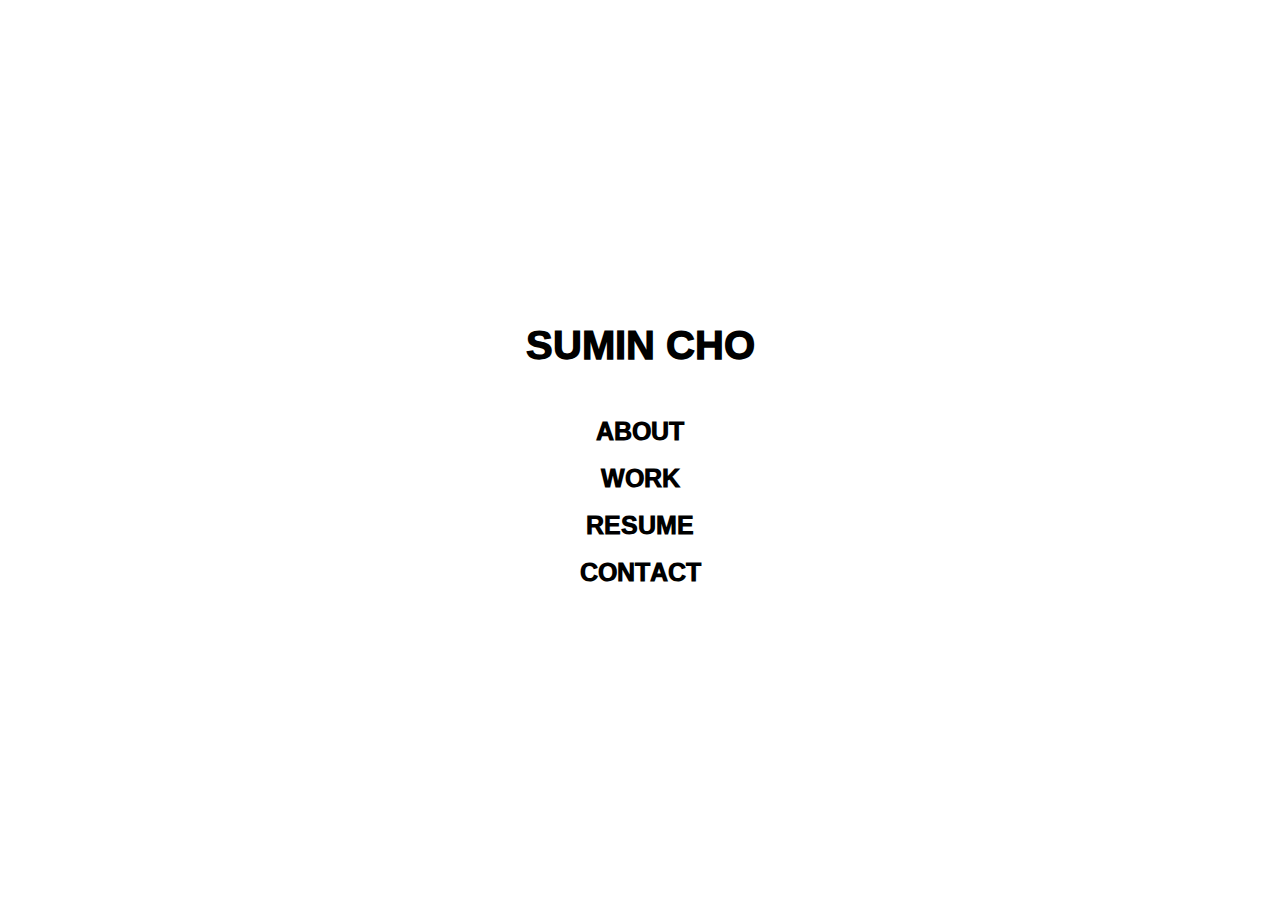
==== commit ae3350df: "Set up the basic infrastructure" ====
--- a/index.html
+++ b/index.html
@@ -1,221 +1,33 @@
-<html>
-    <head>
-        <meta name="viewport" content="width=device-width, initial-scale=1.0">
-        <title>Sumin Cho's Portfolio</title>
-        <link rel="stylesheet" href="style.css">
-    </head>
-
-    <body>
-
-        <!-- <div id="myNav" class="overlay">
-            <a href="javascript:void(0)" class="closebtn" onclick="closeNav()">&times;</a>
-            <div class="overlay-content">
-                <a href="#about">About</a>
-                <a href="#education">Education</a>
-                <a href="#skills">Skills</a>
-                <a href="#experience">Experience</a>
-                <a href="#projects">Projects</a>
-                <a href="#honors">Honors & Awards</a>
-            </div>
-        </div>
-        
-        <span style="font-size:30px;cursor:pointer" onclick="openNav()">&#9776;</span> -->
-
-
-        <nav>
-            <ul>
-                <li><a href="#about">About</a></li>
-                <li><a href="#education">Education</a></li>
-                <li><a href="#skills">Skills</a></li>
-                <li><a href="#experience">Experience</a></li>
-                <li><a href="#projects">Projects</a></li>
-                <li><a href="#honors">Honors & Awards</a></li>
-            </ul>
-        </nav>
-
-        <top>
-            <div id="top" style="background-color: white">
-                <h1>Welcome!</h1>
-                <div style="float:left">
-                    <h2>
-                        I'm Sumin, developing and designing are my thing.
-                        <br>
-                        I'd love to show around.
-                    </h2>
-                    <div style="padding-top: 25vh">
-                        <a href="https://www.linkedin.com/in/sumin-cho/" target="_blank"><img class="icon" src="img/linkedin_logo.png" style="padding-left: 4vw; padding-right: 3em"></a>
-                        <a href="https://github.com/sumincho22" target="_blank"><img class="icon" src="img/github_logo.png" style="padding-right: 3em"></a>
-                        <img class="icon" src="img/email_logo.png" style="padding-right: 3em;">
-                        <img class="icon" src="img/phone_logo.png">
-                    </div>
-                </div>
-                <img class="avatar" src="img/avatar.jpg" alt="avatar" style="max-width:20%; height:auto; float:right;">
-    
-                <div style="padding-top: 55vh; padding-left: 48.94vw">
-                    <i class="arrow down"></i>
-                </div>
-                
-            </div>
-        </top>
-        
-        <main>
-            <div class="block" id="education">
-                <h3>EDUCATION</h3>
-                <p>
-                    <b>University of Illinois at Urbana-Champaign</b>
-                    <span style="float:right;">
-                        <i>August 2020 - May 2023</i>
-                    </span>
-                    <br>
-                    <i>Bachelor of Science in Computer Science & Advertising</i>
-                    <span style="float:right;">
-                        <i>GPA: 3.92/4.0</i>
-                    </span>
-                
-                    <ul>
-                        <li><b>Relevant Coursework:</b></li>
-                        <ul>
-                            <li> Data Structures, Algorithms and Models of Computation, Software Design Studio, 
-                                Computer Systems, Probability and Statistics, Discrete Structures, Tech and Advertising Campaigns</li>
-                        </ul>
-                    </ul>
-                </p>
-            </div>
-        </main>
-
-        <alt>
-            <div class="block" id="skills">
-                <h3>SKILLS</h3>
-                <ul>
-                    <li><b>Programming Languages:</b> C++, Python, Java, JavaScript, C, SQL, HTML, CSS</li>
-                    <li><b>Frameworks and Tools:</b> Git, NumPy, Pandas, Matplotlib, Scikit-Learn, TensorFlow, PoseNet, Flutter</li>
-                    <li><b>Graphic Design Tools:</b> Photoshop, Illustrator, InDesign, Figma</li>
-                    <li><b>Languages:</b> English (fluent), Korean (native), Spanish (professional)</li>
-                </ul>
-            </div>
-        </alt>
-
-        <main>
-            <div class="block" id="experience">
-                <h3>EXPERIENCE</h3>
-                <p>
-                    <b>SmartForm,</b> Champaign, IL
-                    <br>
-                    <i>Back-End Developer</i>
-                    <span style="float:right;">
-                        <i>September 2020 - Present</i>
-                    </span>
-                    <ul>
-                        <li>Develop a startup mobile fitness app, utilizing disciplines of computer vision, ML, and UI design</li>
-                        <li>Incorporate lunge pose detection into mobile app using TensorFlow and PoseNet, which detect human figures in camera by estimating 17 key joint locations</li>
-                    </ul>
-    
-                    <b>Illini Solar Car,</b> Champaign, IL
-                    <br>
-                    <i>Strategy & Telemetry Team Member</i>
-                    <span style="float:right;">
-                        <i>September 2020 - January 2022</i>
-                    </span>
-                    <ul>
-                        <li>Improved team solar car’s energy efficiency by 30 percent by implementing an energy-saving feature</li>
-                        <li>Enhanced telemetric GUI by visualizing real-time location and weather data to adapt to race condition</li>
-                    </ul>
-                    
-                    <b>MUSE Research Group,</b> Champaign, IL
-                    <br>
-                    <i>Web Developer</i>
-                    <span style="float:right;">
-                        <i>December 2021 - Present</i>
-                    </span>
-                    <ul>
-                        <li>Create a research group website (HTML, CSS, JS) which displays projects, publications, and more</li>
-                        <li>Collaborate with 3 professors and a team of undergraduate and graduate students to set up a data pipeline from back end to front end</li>
-                        <li>Conduct weekly maintenance and updates to the website and projects</li>
-                    </ul>
-
-                    <b>CS 225: Data Structures,</b> Champaign, IL
-                    <br>
-                    <i>Course Assistant</i>
-                    <span style="float:right;">
-                        <i>January 2022 - Present</i>
-                    </span>
-                    <ul>
-                        <li>Coordinate office hours on a weekly basis, providing one-on-one support through their projects</li>
-                        <li>Oversee lab groups of 6-8 students, guiding them through lab problems related to the fundamentals of C++ and data structures</li>
-                        <li>Restructure the final project so that the instructions and rubrics are clear, concise, and manageable</li>
-                    </ul>
-                </p>
-            </div>
-        </main>    
-
-        <alt>
-            <div class="block" id="projects">
-                <h3>PROJECTS</h3>
-                <p>
-                    <b>Ant Simulation</b>
-                    <br>
-                    <ul>
-                        <li>Coded a C++ program that simulates the pathfinding patterns of ants using a k-d tree data structure</li>
-                        <li>Utilized Cinder (a C++ library) to animate the ants, colonies, and food sources in 2-D graphics</li>
-                    </ul>
-    
-                    <b>Naïve Bayes Sketchpad</b>
-                    <br>
-                    <ul>
-                        <li>Programmed (in C++) a sketchpad that classifies handwritten digits using Naïve Bayes classification</li>
-                        <li>Trained a Naïve Bayes model to classify handwritten digits with a 97% testing accuracy</li>
-                    </ul>
-
-                    <b>Wikipedia Dataset Visualization</b>
-                    <br>
-                    <ul>
-                        <li>Visualized the connectedness of Wikipedia hyperlinks using Fructerman-Reingold force-directed layout</li>
-                        <li>Implemented the PageRank algorithm (in Python) to rank the Wikipedia pages with respect to their prevalence in the graph dataset</li>
-                    </ul>
-                </p>
-            </div>
-        </alt>
-        
-        <main>
-            <div class="block" id="honors">
-                <h3>HONORS & AWARDS</h3>
-                <p>
-                    Dean's List (UIUC)
-                    <span style="float:right;">
-                        <i>Fall 2021</i>
-                    </span>
-                    <br>
-                    James Scholar Honors (UIUC)
-                    <span style="float:right;">
-                        <i>Fall 2020, Spring 2021, Fall 2021, Spring 2022</i>
-                    </span>
-                    <br>
-                    Friends of the Glenview Library Scholarship, <i>Recipient</i>
-                    <span style="float:right;">
-                        <i>June 2020</i>
-                    </span>
-                    <br>
-                    Illinois Seal of Biliteracy (Spanish), <i>Recipient</i>
-                    <span style="float:right;">
-                        <i>June 2019</i>
-                    </span>
-                    <br>
-                </p>
-            </div>
-        </main>  
-        
-        <div class="end" id="end">
-        </div>
-
-    <script>
-        function openNav() {
-            document.getElementById("myNav").style.display = "block";
-        }
-
-        function closeNav() {
-            document.getElementById("myNav").style.display = "none";
-        }
-    </script>
-
-    </body>
-</html>+<!DOCTYPE html>
+
+<html lang="en">
+    
+    <head>
+        <meta charset="UTF-8">
+        <meta name="viewport" content="width=device-width, initial-scale=1.0">
+        <meta name="author" content="Sumin Cho">
+        <meta name="keywords" content="Sumin Cho, portfolio">
+
+        <link rel="stylesheet" href="./style.css">
+
+        <!-- Google Fonts -->
+        <link rel="preconnect" href="https://fonts.googleapis.com">
+        <link rel="preconnect" href="https://fonts.gstatic.com" crossorigin>
+        <link href="https://fonts.googleapis.com/css2?family=Ramabhadra&family=Yantramanav:wght@300&display=swap" rel="stylesheet">
+
+        <title>SUMIN CHO</title>
+    </head>
+
+    <body>
+        <div class="main center">
+            <div>
+                <h1 style="margin-bottom: 25px">SUMIN CHO</h1>
+                <h2><a href="about.html" title="ABOUT">ABOUT</a></h2>
+                <h2><a href="work.html" title="WORK">WORK</a></h2>
+                <h2><a href="assets/resume.pdf" title="RESUME">RESUME</a></h2>
+                <h2><a href="contact.html" title="CONTACT">CONTACT</a></h2>
+            </div>
+        </div>
+    </body>
+
+</html>
--- a/style.css
+++ b/style.css
@@ -1,225 +1,58 @@
-/* Color Palette */
-:root {
-  --main-color: #CCA085;
-  --alt-color: #4B5556;
-}
-
-/* Navigation Bar */
-nav ul {
-  list-style-type: none;
-  margin: 0;
-  padding: 0;
-  overflow: hidden;
-  background-color: #5F7880;
-  position: fixed;
-  top: 0;
-  width: 100vw;
-}
-
-nav li {
-  float: left;
-  font-size: 1vw;
-}
-
-nav li a {
-  display: block;
-  color: white;
-  text-align: center;
-  padding: 2vh 1vw;
-  text-decoration: none;
-}
-
-nav li a:hover {
-  background-color: #111;
-}
-
-/* Peak */
-top div {
-  color: #5F7880;
-}
-
-top h1 {
-  text-align: left;
-  font-size: 5vw;
-  padding-top: 20vh;
-  padding-left: 4vw;
-  margin: 0;
-}
-
-top h2 {
-  text-align: left;
-  font-size: 1.5vw;
-  font-weight: lighter;
-  padding-top: 1vw;
-  padding-left: 4vw;
-  margin: 0;
-}
-
-#top {
-  height: 100vh;
-  width: 100%;
-}
-
-/* Themes */
-main div {
-  background-color: #4B5556;
-  color:white;
-}
-
-main h3 {
-  background-color: white;
-  color: #4B5556;
-  padding: 20;
-  width: fit-content;
-}
-
-alt div {
-  background-color: white;
-  color:#4B5556;
-}
-
-alt h3 {
-  background-color: #4B5556;
-  color: white;
-  padding: 20;
-  width: fit-content;
-}
-
-abt div {
-  background-color: #4B5556;
-}
-
-/* Divider Styles */
-.block {
-  padding: 50px;
-}
-
-.end {
-  background-color: #5F7880;
-  color: white;
-  align-content: center;
-  vertical-align: middle;
-  display: table-cell;
-  vertical-align: middle;
-
-  display: flex;
-  justify-content: center;
-  
-  padding: 100px;
-}
-
-/* Image */
-img.avatar {
-  border-radius: 50%;
-  margin-left: auto;
-  margin-right: 10vw;
-  display: block;
-}
-
-img.icon {
-  width: 7vw;
-  min-width:3em;
-  height:auto;
-}
-
-/* Shapes */
-.arrow {
-  width: 2.5em;
-  height: 2.5em;
-  transition: 1s;
-  float: left;
-  box-shadow: 5px 5px 0 #5F7880;
-}
-
-.right {
-  transform: rotate(-45deg);
-  -webkit-transform: rotate(-45deg);
-}
-
-.left {
-  transform: rotate(135deg);
-  -webkit-transform: rotate(135deg);
-}
-
-.up {
-  transform: rotate(-135deg);
-  -webkit-transform: rotate(-135deg);
-}
-
-.down {
-  transform: rotate(45deg);
-  -webkit-transform: rotate(45deg);
-}
-
-/* Overall */
-body {
-  font-family: Tahoma;
-  margin: 0;
-  width: 100%;
-}
-
-/*
-Arial (sans-serif)
-Verdana (sans-serif)
-Helvetica (sans-serif)
-Tahoma (sans-serif)
-Trebuchet MS (sans-serif)
-Times New Roman (serif)
-Georgia (serif)
-Garamond (serif)
-Courier New (monospace)
-Brush Script MT (cursive)
-*/
-
-html {
-  scroll-behavior: smooth;
-}
-
-.overlay {
-  height: 100%;
-  width: 100%;
-  display: none;
-  position: fixed;
-  z-index: 1;
-  top: 0;
-  left: 0;
-  background-color: rgb(0,0,0);
-  background-color: rgba(0,0,0, 0.9);
-}
-
-.overlay-content {
-  position: relative;
-  top: 25%;
-  width: 100%;
-  text-align: center;
-  margin-top: 30px;
-}
-
-.overlay a {
-  padding: 8px;
-  text-decoration: none;
-  font-size: 36px;
-  color: #818181;
-  display: block;
-  transition: 0.3s;
-}
-
-.overlay a:hover, .overlay a:focus {
-  color: #f1f1f1;
-}
-
-.overlay .closebtn {
-  position: absolute;
-  top: 20px;
-  right: 45px;
-  font-size: 60px;
-}
-
-@media screen and (max-height: 450px) {
-  .overlay a {font-size: 20px}
-  .overlay .closebtn {
-  font-size: 40px;
-  top: 15px;
-  right: 35px;
-  }
-}+/* Basic elements */
+html, body {
+    height: 100%;
+    margin: 0;
+}
+
+h1, h2, h3, h4, h5, h6 {
+    margin: 0;
+
+    font-family: 'Ramabhadra', sans-serif;
+}
+
+h1 {
+    text-align: center;
+    font-size: 40px;
+}
+
+h2 {
+    font-size: 25px;
+}
+
+a {
+    text-decoration: none;
+    color: inherit;
+}
+
+p {
+    margin: 0;
+
+    font-family: 'Yantramanav', sans-serif;
+    font-size: 20px;
+}
+
+a:hover {
+    color: tan;
+}
+
+/* Dividers */
+.main {
+    height: 100%;
+
+    text-align: center;
+}
+
+.block {
+    width: 650px;
+    padding-left: 20px;
+    padding-right: 20px;
+
+    text-align: left;
+}
+
+/* Properties */
+.center {
+    display: flex;
+    justify-content: center;
+    align-items: center;
+}
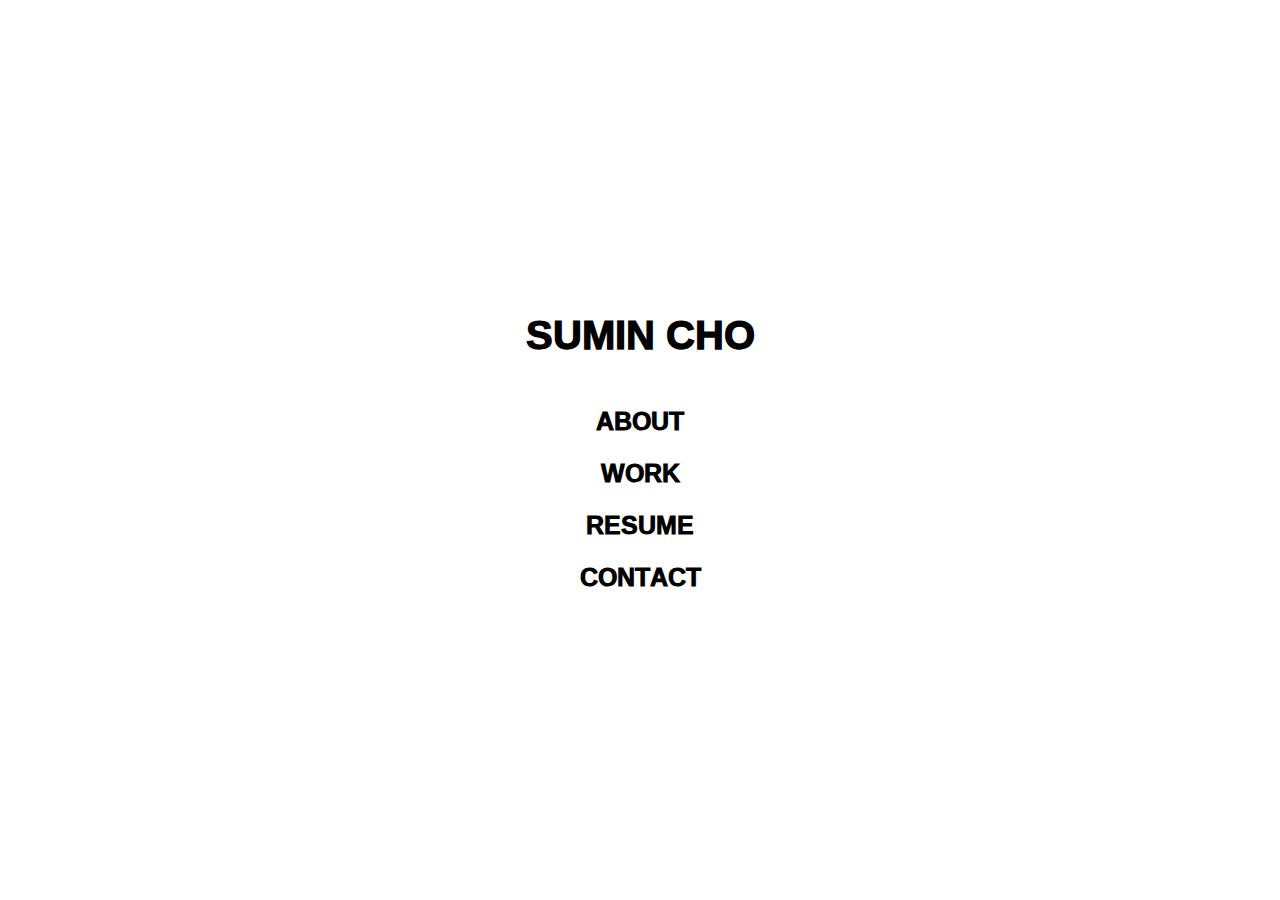
==== commit bb2cf921: "Align subpages to top" ====
--- a/index.html
+++ b/index.html
@@ -8,12 +8,12 @@
         <meta name="author" content="Sumin Cho">
         <meta name="keywords" content="Sumin Cho, portfolio">
 
-        <link rel="stylesheet" href="./style.css">
+        <link rel="stylesheet" href="style.css" type="text/css">
 
         <!-- Google Fonts -->
         <link rel="preconnect" href="https://fonts.googleapis.com">
         <link rel="preconnect" href="https://fonts.gstatic.com" crossorigin>
-        <link href="https://fonts.googleapis.com/css2?family=Ramabhadra&family=Yantramanav:wght@300&display=swap" rel="stylesheet">
+        <link href="https://fonts.googleapis.com/css2?family=Ramabhadra&family=Yantramanav:wght@300&display=swap" rel="stylesheet" type="text/css">
 
         <title>SUMIN CHO</title>
     </head>
@@ -21,10 +21,10 @@
     <body>
         <div class="main center">
             <div>
-                <h1 style="margin-bottom: 25px">SUMIN CHO</h1>
+                <h1>SUMIN CHO</h1>
                 <h2><a href="about.html" title="ABOUT">ABOUT</a></h2>
                 <h2><a href="work.html" title="WORK">WORK</a></h2>
-                <h2><a href="assets/resume.pdf" title="RESUME">RESUME</a></h2>
+                <h2><a href="assets/resume.pdf" title="RESUME" target="_blank">RESUME</a></h2>
                 <h2><a href="contact.html" title="CONTACT">CONTACT</a></h2>
             </div>
         </div>
--- a/style.css
+++ b/style.css
@@ -11,24 +11,39 @@
 }
 
 h1 {
-    text-align: center;
     font-size: 40px;
+    margin-bottom: 25px;
 }
 
 h2 {
     font-size: 25px;
+    margin-bottom: 5px;
+}
+
+h3 {
+    font-size: 18px;
+}
+
+p {
+    margin: 0 0 10px 0;
+
+    font-family: 'Yantramanav', sans-serif;
+    font-size: 18px;
+}
+
+@media (max-width: 650px) {
+    h3 {
+        font-size: 16px;
+    }
+
+    p {
+        font-size: 16px;
+    }
 }
 
 a {
     text-decoration: none;
     color: inherit;
-}
-
-p {
-    margin: 0;
-
-    font-family: 'Yantramanav', sans-serif;
-    font-size: 20px;
 }
 
 a:hover {
@@ -43,11 +58,29 @@
 }
 
 .block {
-    width: 650px;
+    max-width: 650px;
     padding-left: 20px;
     padding-right: 20px;
+    padding-bottom: 20px;
+    margin-left: auto;
+    margin-right: auto;
 
     text-align: left;
+}
+
+.profile {
+    width: 250px;
+    height: 250px;
+
+    display: block;
+    object-fit: cover;
+    object-position: 50% 25%;
+    border-radius: 50%;
+
+    margin-top: 50px;
+    margin-bottom: 50px;
+    margin-left: auto;
+    margin-right: auto;
 }
 
 /* Properties */
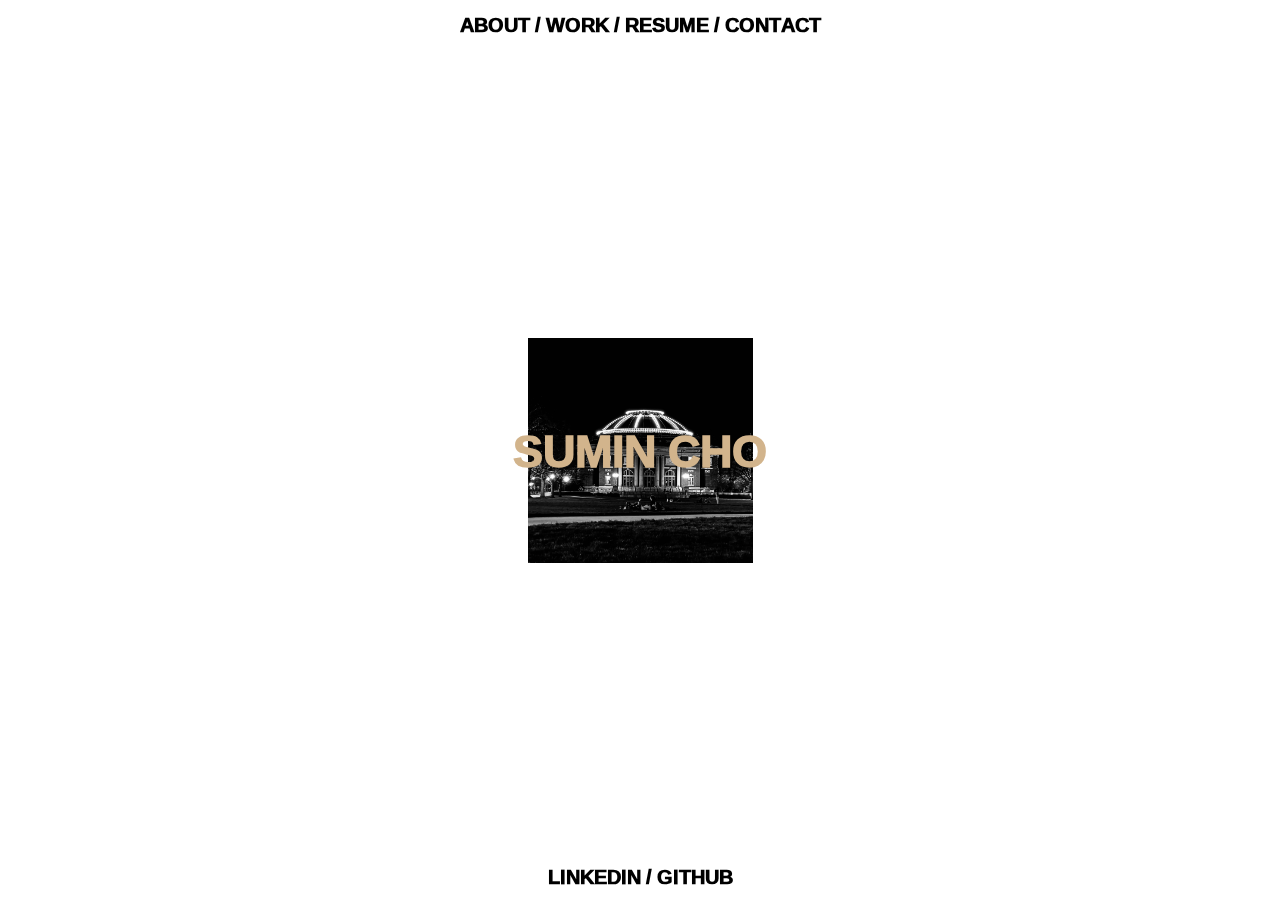
==== commit 5d00a665: "Redesign home page" ====
--- a/index.html
+++ b/index.html
@@ -20,13 +20,20 @@
 
     <body>
         <div class="main center">
-            <div>
-                <h1>SUMIN CHO</h1>
-                <h2><a href="about.html" title="ABOUT">ABOUT</a></h2>
-                <h2><a href="work.html" title="WORK">WORK</a></h2>
-                <h2><a href="assets/resume.pdf" title="RESUME" target="_blank">RESUME</a></h2>
-                <h2><a href="contact.html" title="CONTACT">CONTACT</a></h2>
-            </div>
+            <h3 style="position: fixed; top: 5px;">
+                <a href="about.html" title="ABOUT">ABOUT</a> /
+                <a href="work.html" title="WORK">WORK</a> /
+                <a href="assets/resume.pdf" title="RESUME" target="_blank">RESUME</a> /
+                <a href="contact.html" title="CONTACT">CONTACT</a>
+            </h3>
+
+            <h1 style="position: fixed; margin: 0; color: tan; font-size: 45px;">SUMIN CHO</h1>
+            <img class="emblem" src="assets/illinois.jpg" alt="ILLINOIS">
+
+            <h3 style="position: fixed; bottom: 5px;">
+                <a href="https://linkedin.com/in/sumin-cho/" title="LINKEDIN" target="_blank">LINKEDIN</a> /
+                <a href="https://github.com/sumincho22" title="GITHUB" target="_blank">GITHUB</a>
+            </h3>
         </div>
     </body>
 
--- a/style.css
+++ b/style.css
@@ -11,8 +11,8 @@
 }
 
 h1 {
-    font-size: 40px;
-    margin-bottom: 25px;
+    font-size: 35px;
+    margin-bottom: 15px;
 }
 
 h2 {
@@ -21,7 +21,7 @@
 }
 
 h3 {
-    font-size: 18px;
+    font-size: 20px;
 }
 
 p {
@@ -31,13 +31,22 @@
     font-size: 18px;
 }
 
-@media (max-width: 650px) {
+/* Mobile View */
+@media (max-width: 700px) {
+    h1 {
+        font-size: 30px;
+    }
+
+    h2 {
+        font-size: 20px;
+    }
+
     h3 {
         font-size: 16px;
     }
 
     p {
-        font-size: 16px;
+        font-size: 14px;
     }
 }
 
@@ -68,9 +77,15 @@
     text-align: left;
 }
 
+/* Image */
+.emblem {
+    width: 225px;
+    height: 225px;
+}
+
 .profile {
-    width: 250px;
-    height: 250px;
+    width: 200px;
+    height: 200px;
 
     display: block;
     object-fit: cover;
